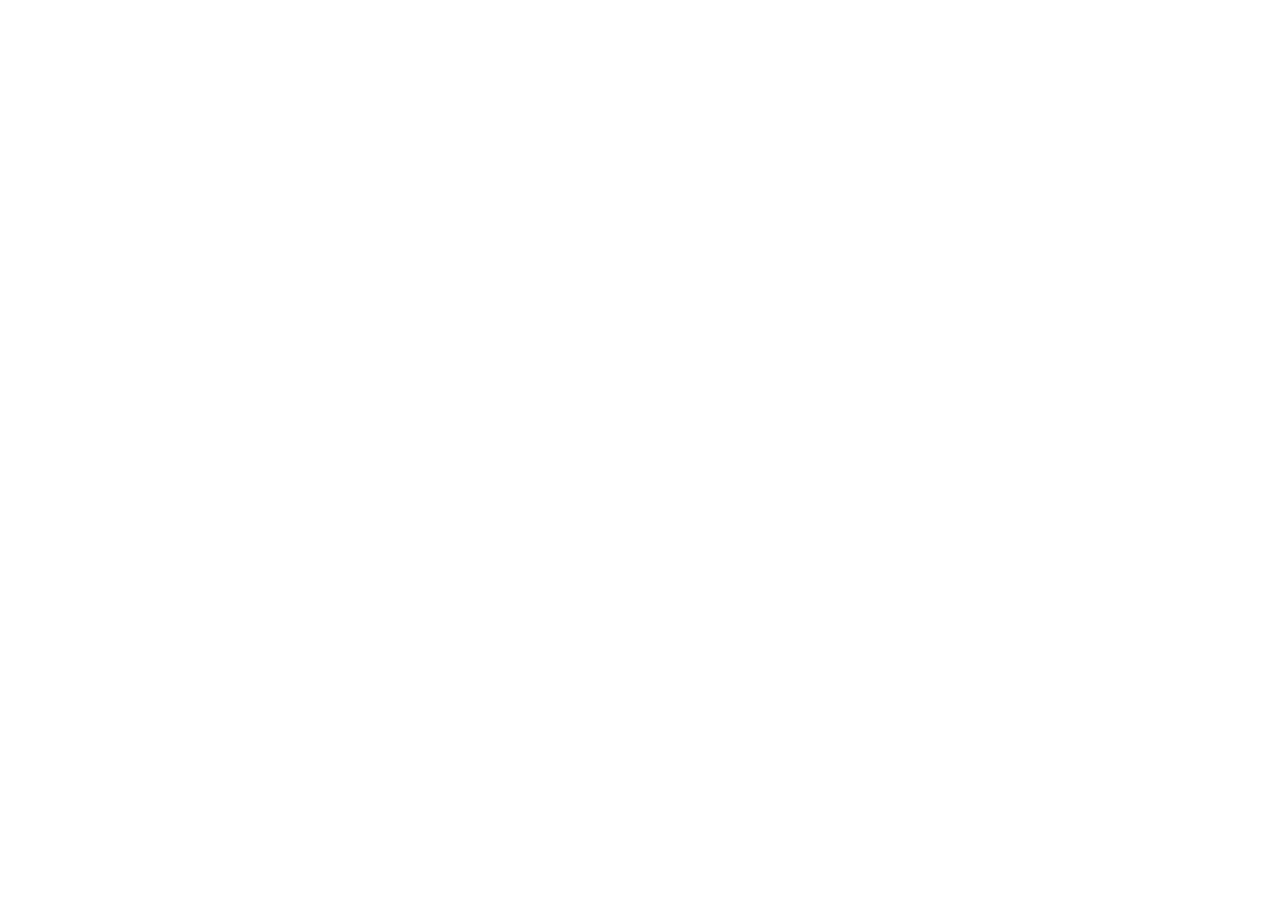
==== index.html @ 56453f3e "Add files via upload" ====
<!DOCTYPE html>
<html lang="en">
<head>
<meta charset="UTF-8">
<meta name="viewport" content="width=device-width, initial-scale=1.0">
<title>Meyaar — Quality For You | Premium Accessories, Bags & Tech</title>
<meta name="description" content="Meyaar creates thoughtfully designed accessories that combine quality, innovation, durability and style. Discover the range and shop on Amazon India.">
<link rel="icon" href="assets/logo.png">
<link rel="preconnect" href="https://fonts.googleapis.com">
<link rel="preconnect" href="https://fonts.gstatic.com" crossorigin>
<link href="https://fonts.googleapis.com/css2?family=Sora:wght@300;400;500;600;700;800&family=Inter:wght@300;400;500;600;700&display=swap" rel="stylesheet">
<link rel="stylesheet" href="assets/style.css">
</head>
<body data-page="home">
<div class="progress" id="progress"></div>
<div id="app"></div>
<script src="assets/site.js"></script>
</body>
</html>
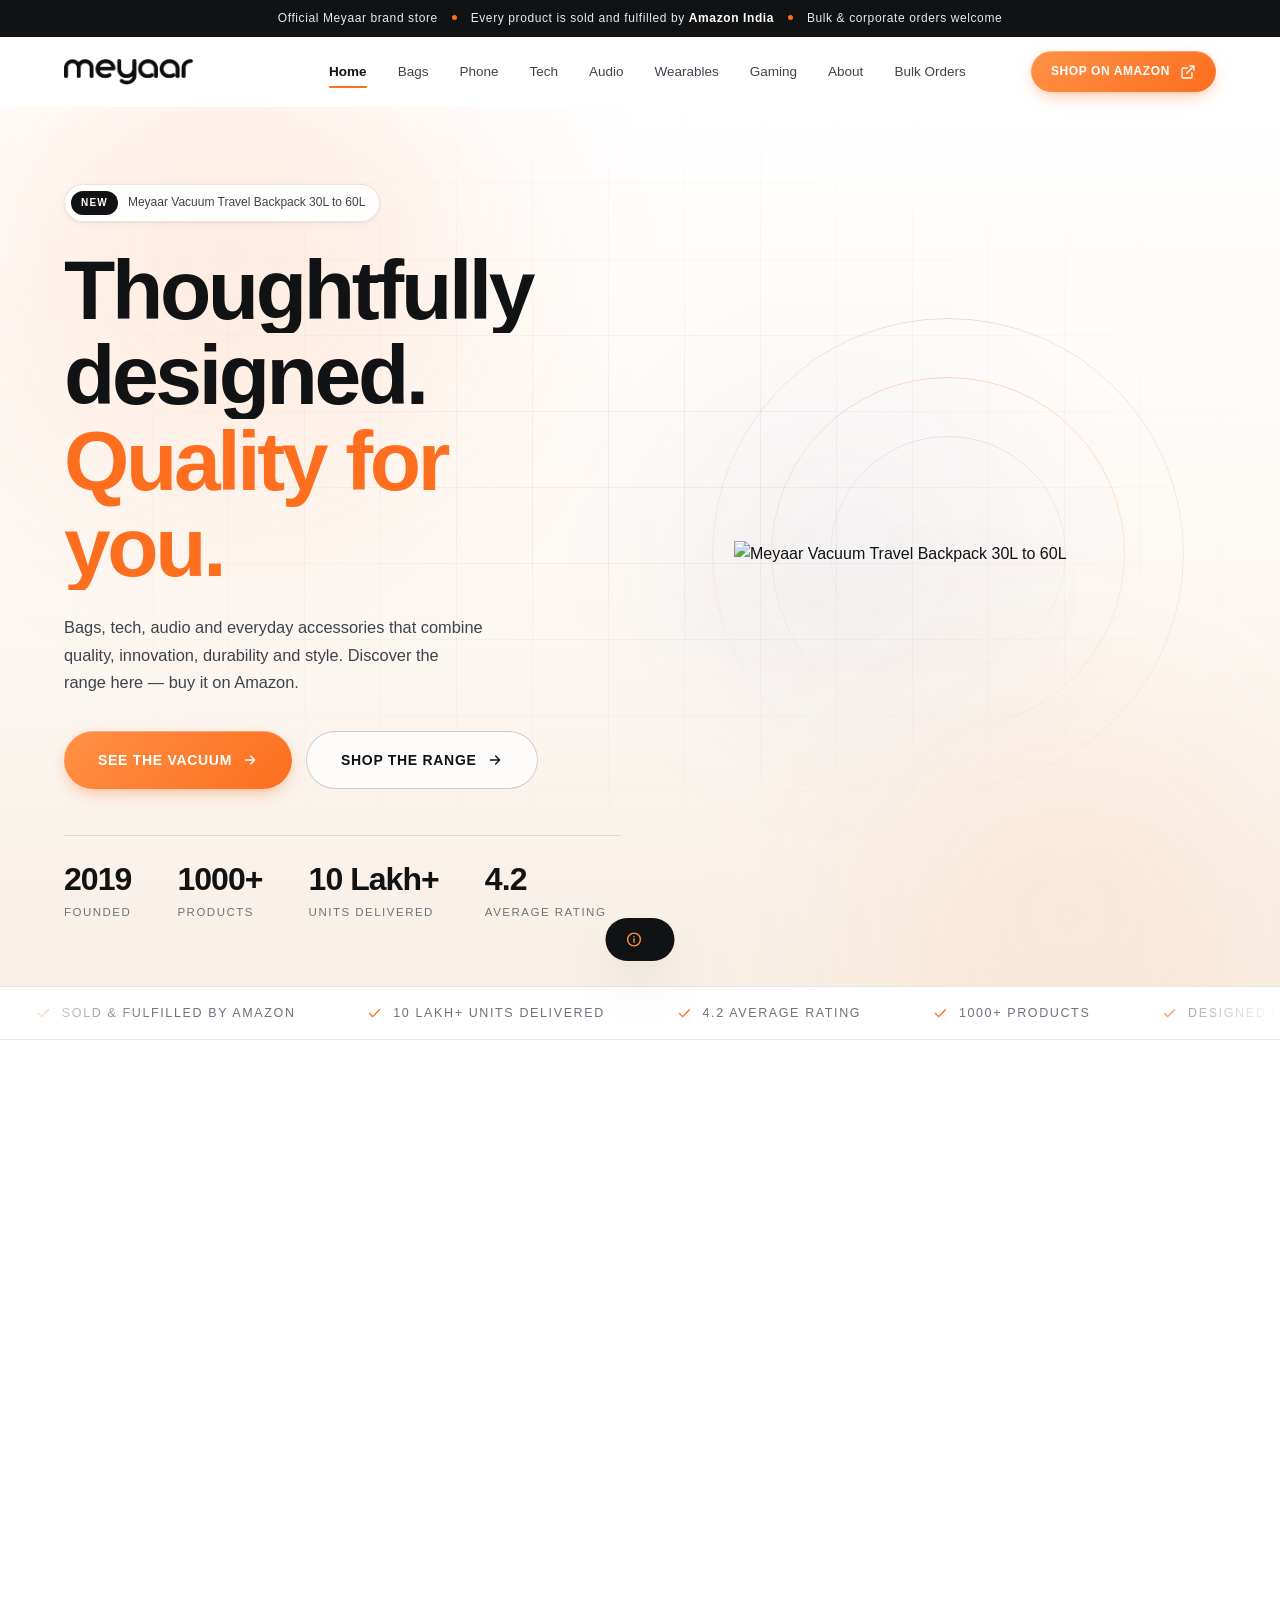
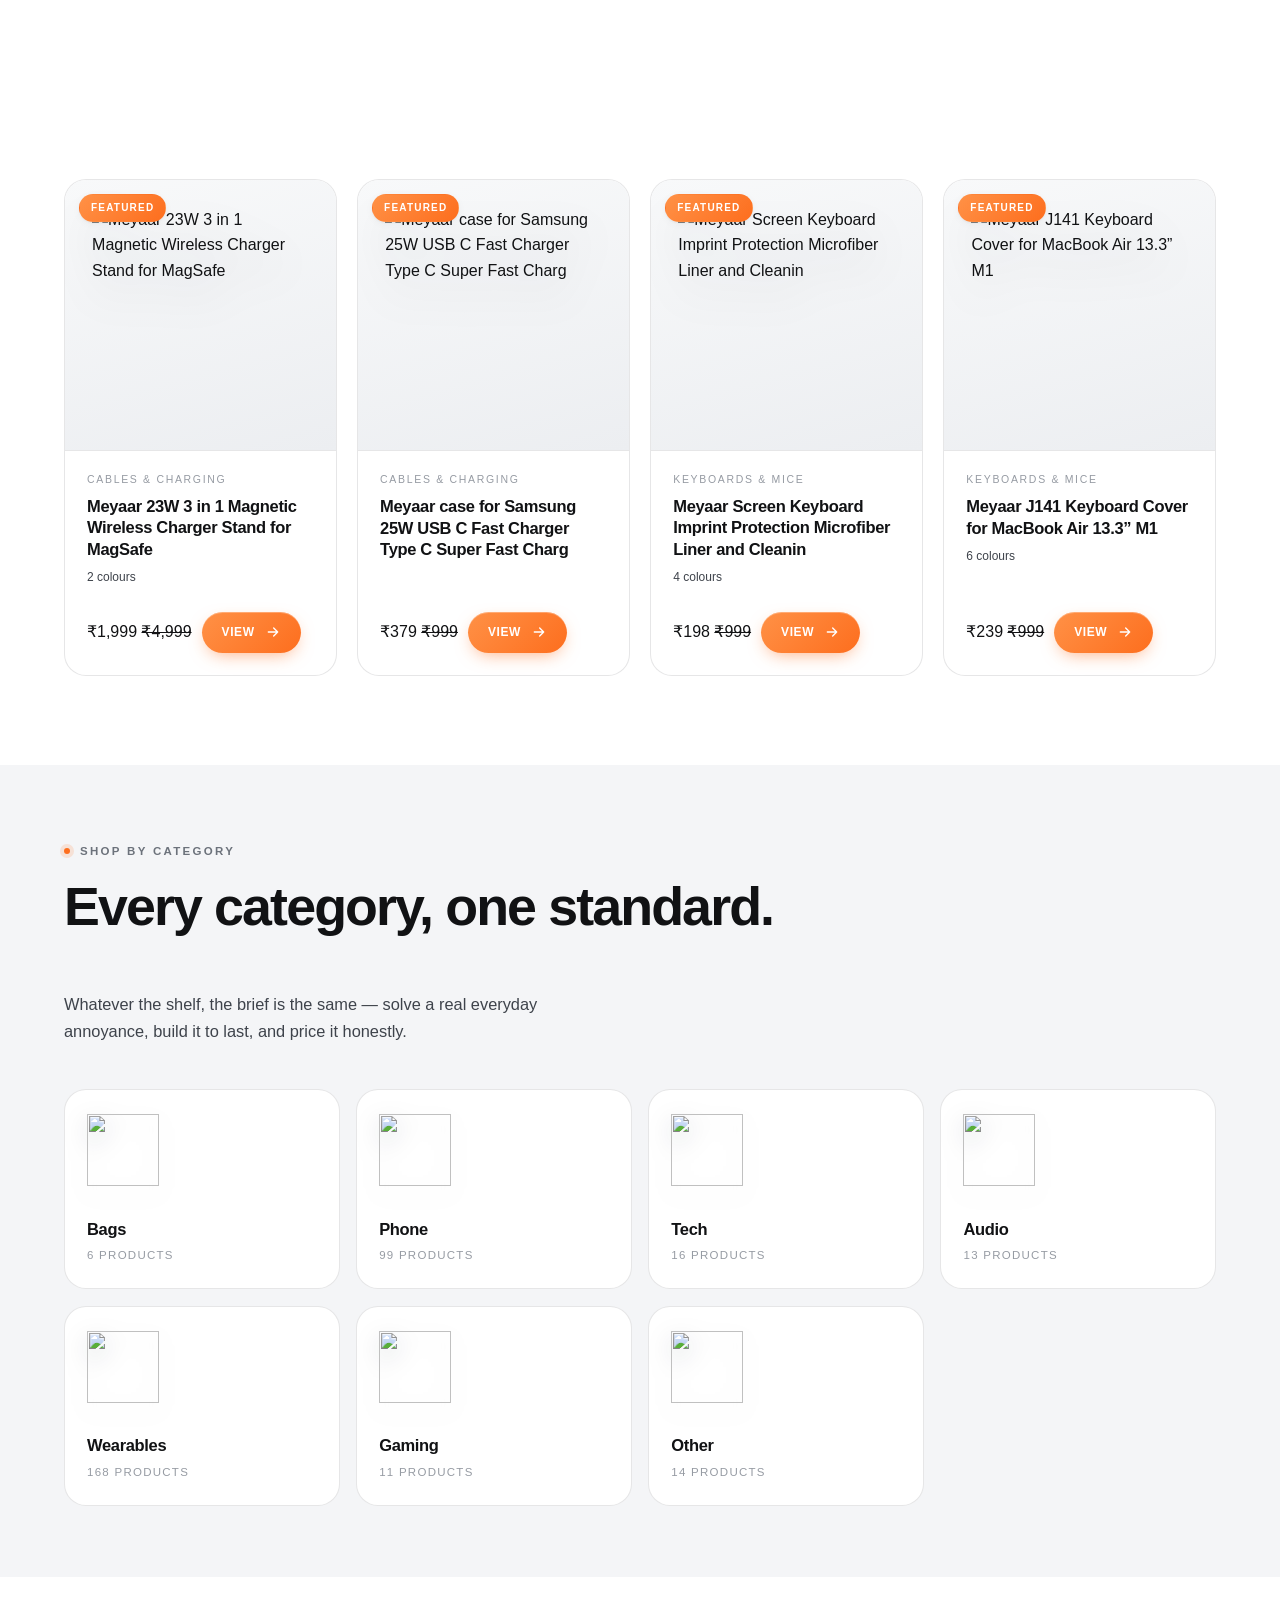
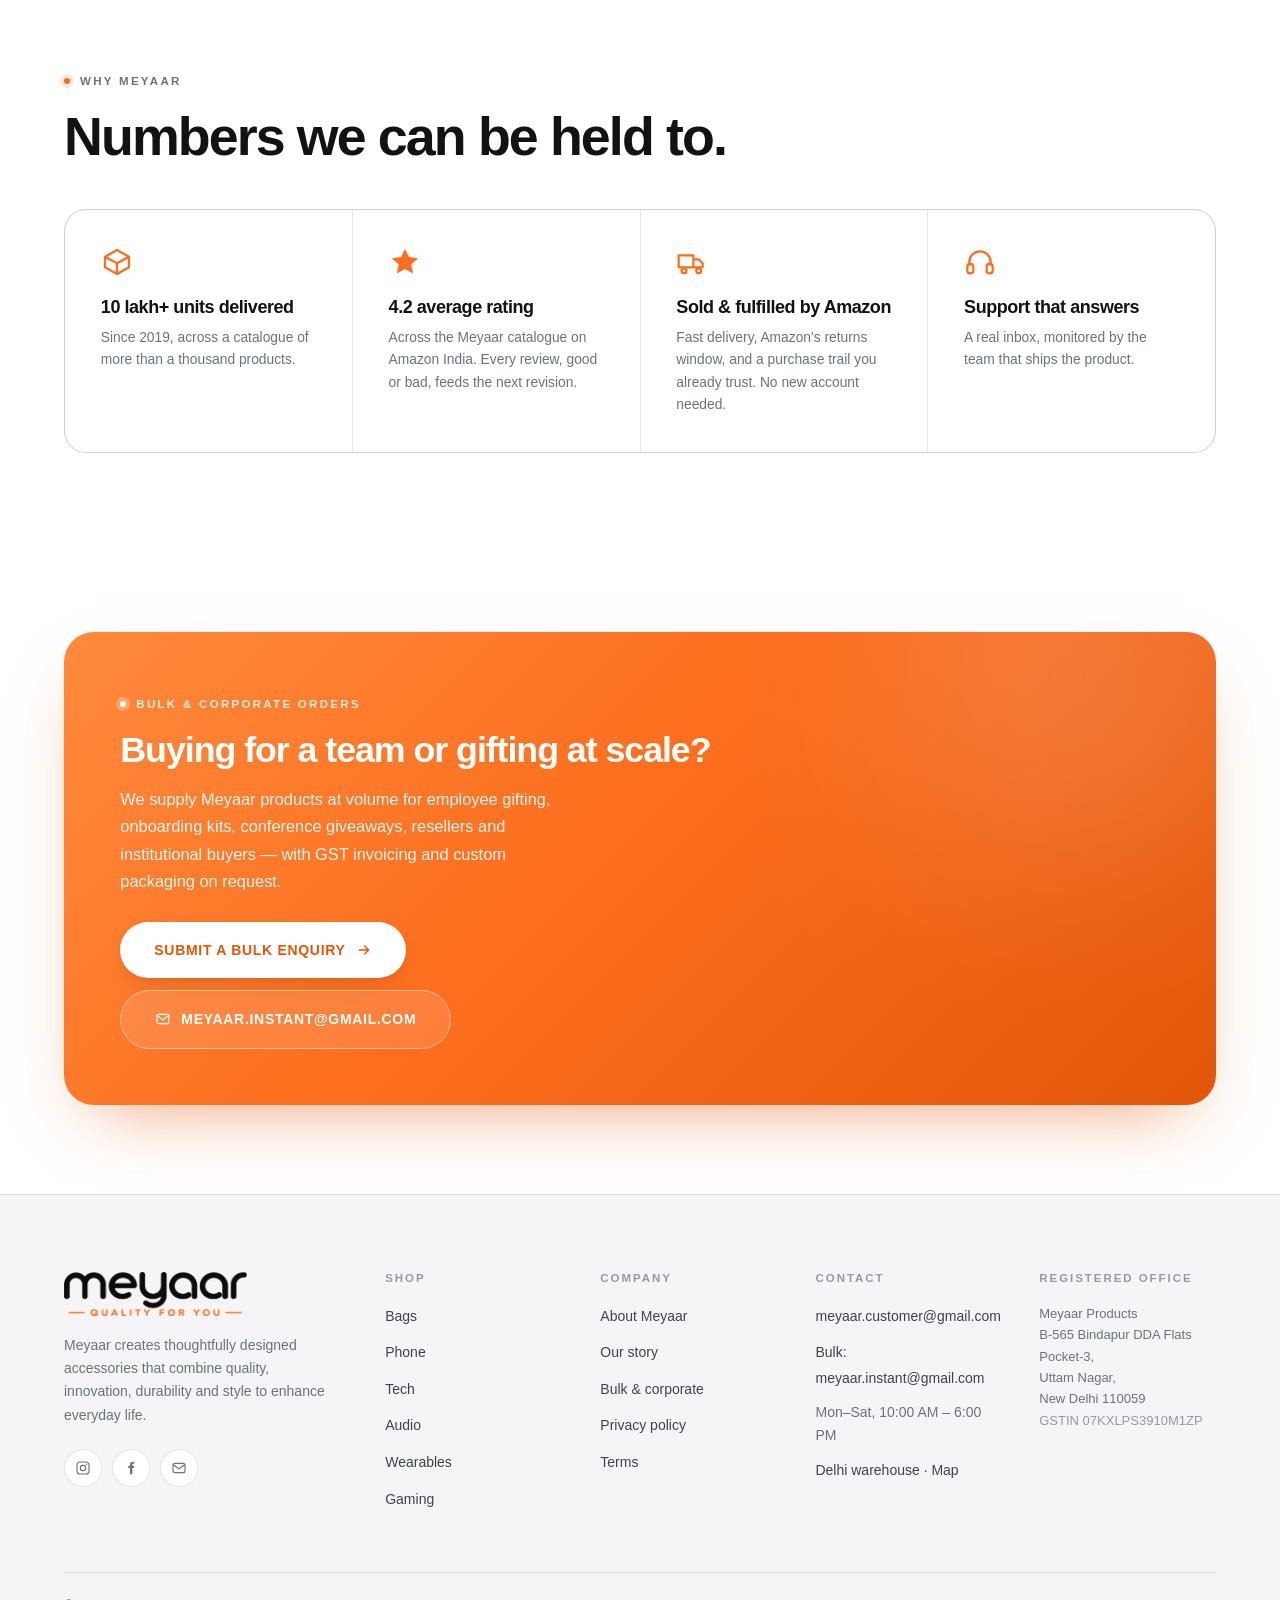
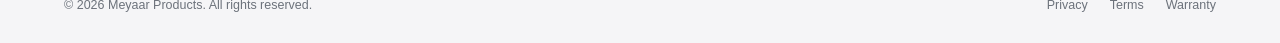
==== commit 02d3ffba: "Update index.html" ====
--- a/index.html
+++ b/index.html
@@ -5,15 +5,15 @@
 <meta name="viewport" content="width=device-width, initial-scale=1.0">
 <title>Meyaar — Quality For You | Premium Accessories, Bags & Tech</title>
 <meta name="description" content="Meyaar creates thoughtfully designed accessories that combine quality, innovation, durability and style. Discover the range and shop on Amazon India.">
-<link rel="icon" href="assets/logo.png">
+<link rel="icon" href="logo.png">
 <link rel="preconnect" href="https://fonts.googleapis.com">
 <link rel="preconnect" href="https://fonts.gstatic.com" crossorigin>
 <link href="https://fonts.googleapis.com/css2?family=Sora:wght@300;400;500;600;700;800&family=Inter:wght@300;400;500;600;700&display=swap" rel="stylesheet">
-<link rel="stylesheet" href="assets/style.css">
+<link rel="stylesheet" href="style.css">
 </head>
 <body data-page="home">
 <div class="progress" id="progress"></div>
 <div id="app"></div>
-<script src="assets/site.js"></script>
+<script src="site.js"></script>
 </body>
 </html>
--- a/style.css
+++ b/style.css
@@ -0,0 +1,562 @@
+
+/* ============================================================
+   MEYAAR — brand design system
+   Ink #111214 · Meyaar Orange #FD6E1E
+   ============================================================ */
+:root{
+  --bg:#FFFFFF; --bg-2:#F5F5F7; --bg-3:#FAFAFB;
+  --tint-grey:#F4F5F7; --tint-cream:#FFF6EF; --tint-sand:#FAF4EC;
+  --tint-cool:#EFF2F6; --tint-warm:#FDF1E8;
+
+  --line:rgba(17,18,20,.10); --line-2:rgba(17,18,20,.20);
+  --ink:#111214; --txt:#111214; --txt-2:#3E434B; --muted:#6C727B; --muted-2:#969BA3;
+
+  --accent:#FD6E1E; --accent-lt:#FF9146; --accent-dk:#E2560A;
+  --blue:#2A5CD0; --green:#1F9D6B;
+
+  --r-sm:10px; --r-md:16px; --r-lg:22px; --r-xl:30px; --r-pill:999px;
+  --sh-sm:0 1px 2px rgba(17,18,20,.05), 0 2px 8px rgba(17,18,20,.04);
+  --sh-md:0 2px 6px rgba(17,18,20,.05), 0 12px 28px -10px rgba(17,18,20,.15);
+  --sh-lg:0 4px 10px rgba(17,18,20,.05), 0 30px 60px -22px rgba(17,18,20,.24);
+
+  --nav-h:70px; --pad-x:clamp(20px,5vw,72px); --maxw:1400px;
+  --f-display:'Sora','SF Pro Display',-apple-system,BlinkMacSystemFont,'Segoe UI',sans-serif;
+  --f-body:'Inter',-apple-system,BlinkMacSystemFont,'Segoe UI',Roboto,sans-serif;
+  --ease:cubic-bezier(.22,.7,.28,1); --ease-out:cubic-bezier(.16,1,.3,1);
+}
+*,*::before,*::after{ box-sizing:border-box; }
+html{ scroll-behavior:smooth; -webkit-text-size-adjust:100%; background:var(--bg); }
+body{ margin:0; background:var(--bg); color:var(--txt); font-family:var(--f-body); font-size:16px; line-height:1.6;
+  -webkit-font-smoothing:antialiased; -moz-osx-font-smoothing:grayscale; overflow-x:hidden; }
+body.nav-open{ overflow:hidden; }
+img,svg{ display:block; max-width:100%; }
+a{ color:inherit; text-decoration:none; }
+button{ font:inherit; color:inherit; background:none; border:0; cursor:pointer; }
+ul{ margin:0; padding:0; list-style:none; }
+h1,h2,h3,h4,h5{ font-family:var(--f-display); font-weight:600; margin:0; line-height:1.08; letter-spacing:-.025em; color:var(--ink); }
+p{ margin:0; }
+strong{ font-weight:600; }
+table{ border-collapse:collapse; width:100%; }
+::selection{ background:var(--accent); color:#fff; }
+::-webkit-scrollbar{ width:11px; height:11px; }
+::-webkit-scrollbar-track{ background:#fff; }
+::-webkit-scrollbar-thumb{ background:#D6D9DE; border-radius:20px; border:3px solid #fff; }
+::-webkit-scrollbar-thumb:hover{ background:#BCC0C7; }
+
+.wrap{ width:100%; max-width:var(--maxw); margin-inline:auto; padding-inline:var(--pad-x); }
+.wrap--narrow{ max-width:1140px; }
+.section{ position:relative; padding:clamp(60px,7vw,110px) 0; }
+.section--tight{ padding:clamp(48px,5.5vw,84px) 0; }
+.band-grey{ background:var(--tint-grey); }
+.band-cream{ background:var(--tint-cream); }
+.band-sand{ background:var(--tint-sand); }
+.band-cool{ background:var(--tint-cool); }
+.band-warm{ background:var(--tint-warm); }
+
+.eyebrow{ display:inline-flex; align-items:center; gap:10px; font-size:11.5px; font-weight:600;
+  letter-spacing:.2em; text-transform:uppercase; color:var(--muted); margin-bottom:18px; }
+.eyebrow::before{ content:''; width:6px; height:6px; border-radius:50%; background:var(--accent); box-shadow:0 0 0 4px rgba(253,110,30,.15); }
+.eyebrow--ink::before{ background:var(--ink); box-shadow:0 0 0 4px rgba(17,18,20,.1); }
+
+.h-xl{ font-size:clamp(38px,6.6vw,84px); font-weight:700; letter-spacing:-.04em; line-height:1.02; }
+.h-lg{ font-size:clamp(30px,4.2vw,56px); font-weight:600; letter-spacing:-.035em; line-height:1.06; }
+.h-md{ font-size:clamp(24px,2.8vw,36px); font-weight:600; letter-spacing:-.03em; }
+.h-sm{ font-size:clamp(18px,1.9vw,23px); font-weight:600; letter-spacing:-.02em; }
+.lede{ font-size:clamp(15.5px,1.28vw,18.5px); color:var(--txt-2); line-height:1.68; }
+.muted{ color:var(--muted); }
+.accent{ color:var(--accent); }
+.sec-head{ display:flex; align-items:flex-end; justify-content:space-between; gap:40px; margin-bottom:clamp(28px,3.4vw,50px); flex-wrap:wrap; }
+.sec-head p{ max-width:52ch; margin-top:16px; }
+
+/* Buttons */
+.btn{ position:relative; display:inline-flex; align-items:center; justify-content:center; gap:10px;
+  padding:14px 26px; border-radius:var(--r-pill); font-size:13.5px; font-weight:600; letter-spacing:.05em;
+  text-transform:uppercase; white-space:nowrap;
+  transition:transform .4s var(--ease), box-shadow .4s var(--ease), background-color .3s, color .3s, border-color .3s; }
+.btn svg{ width:16px; height:16px; flex:none; transition:transform .4s var(--ease); }
+.btn:hover{ transform:translateY(-2px); }
+.btn:active{ transform:translateY(0); }
+.btn--amazon{ background:linear-gradient(135deg,var(--accent-lt),var(--accent)); color:#fff;
+  box-shadow:0 6px 18px -6px rgba(253,110,30,.6), inset 0 1px 0 rgba(255,255,255,.28); }
+.btn--amazon:hover{ box-shadow:0 14px 32px -10px rgba(253,110,30,.66); }
+.btn--amazon:hover svg{ transform:translateX(3px); }
+.btn--dark{ background:var(--ink); color:#fff; box-shadow:var(--sh-sm); }
+.btn--dark:hover{ background:#000; box-shadow:var(--sh-md); }
+.btn--ghost{ border:1px solid var(--line-2); color:var(--ink); background:rgba(255,255,255,.7); }
+.btn--ghost:hover{ background:#fff; border-color:var(--ink); box-shadow:var(--sh-sm); }
+.btn--onaccent{ border:1px solid rgba(255,255,255,.45); color:#fff; background:rgba(255,255,255,.12); }
+.btn--onaccent:hover{ background:rgba(255,255,255,.22); border-color:#fff; }
+.btn--lg{ padding:17px 34px; font-size:14px; }
+.btn--xl{ padding:20px 40px; font-size:15px; }
+.btn--sm{ padding:11px 20px; font-size:12px; }
+.btn--full{ width:100%; }
+
+.link-arrow{ display:inline-flex; align-items:center; gap:9px; font-size:13px; font-weight:600;
+  letter-spacing:.08em; text-transform:uppercase; color:var(--ink); padding-bottom:5px;
+  border-bottom:1.5px solid var(--line-2); transition:gap .35s var(--ease), border-color .35s, color .35s; }
+.link-arrow svg{ width:14px; height:14px; }
+.link-arrow:hover{ gap:14px; border-color:var(--accent); color:var(--accent); }
+
+.glow{ position:absolute; border-radius:50%; pointer-events:none; z-index:0; filter:blur(80px); opacity:.6; }
+.grid-overlay{ position:absolute; inset:0; z-index:0; pointer-events:none;
+  background-image:linear-gradient(rgba(17,18,20,.05) 1px,transparent 1px),linear-gradient(90deg,rgba(17,18,20,.05) 1px,transparent 1px);
+  background-size:76px 76px;
+  mask-image:radial-gradient(ellipse 70% 60% at 50% 42%,#000 12%,transparent 76%);
+  -webkit-mask-image:radial-gradient(ellipse 70% 60% at 50% 42%,#000 12%,transparent 76%); }
+
+/* Reveal */
+.rv{ opacity:0; transform:translateY(26px); transition:opacity .9s var(--ease-out), transform .9s var(--ease-out); }
+.rv.in{ opacity:1; transform:none; }
+.rv-l{ opacity:0; transform:translateX(-32px); transition:opacity 1s var(--ease-out), transform 1s var(--ease-out); }
+.rv-l.in{ opacity:1; transform:none; }
+.rv-r{ opacity:0; transform:translateX(32px); transition:opacity 1s var(--ease-out), transform 1s var(--ease-out); }
+.rv-r.in{ opacity:1; transform:none; }
+.rv-s{ opacity:0; transform:scale(.96); transition:opacity 1.1s var(--ease-out), transform 1.1s var(--ease-out); }
+.rv-s.in{ opacity:1; transform:none; }
+@media (max-width:920px){ .rv-l,.rv-r{ transform:translateY(24px); } }
+@media (prefers-reduced-motion:reduce){ *{ animation:none !important; transition-duration:.01ms !important; }
+  .rv,.rv-l,.rv-r,.rv-s{ opacity:1 !important; transform:none !important; } html{ scroll-behavior:auto; } }
+
+/* Announcement + nav */
+.announce{ position:relative; z-index:60; background:var(--ink); color:#E9EAEC; font-size:12px;
+  letter-spacing:.05em; text-align:center; padding:9px 20px; }
+.announce b{ color:#fff; font-weight:600; }
+.announce .dot{ display:inline-block; width:5px; height:5px; border-radius:50%; background:var(--accent); margin:0 10px 2px; }
+
+.nav{ position:sticky; top:0; z-index:100; height:var(--nav-h); display:flex; align-items:center;
+  background:rgba(255,255,255,.78); backdrop-filter:blur(20px) saturate(180%); -webkit-backdrop-filter:blur(20px) saturate(180%);
+  border-bottom:1px solid transparent; transition:border-color .45s, height .45s var(--ease), box-shadow .45s, background-color .45s; }
+.nav.stuck{ height:60px; border-bottom-color:var(--line); background:rgba(255,255,255,.93); box-shadow:0 6px 24px -18px rgba(17,18,20,.5); }
+.nav__inner{ width:100%; max-width:var(--maxw); margin-inline:auto; padding-inline:var(--pad-x); display:flex; align-items:center; gap:clamp(16px,2.6vw,42px); }
+.brand{ display:flex; align-items:center; flex:none; }
+.brand__logo{ height:26px; width:auto; transition:height .45s var(--ease); }
+.nav.stuck .brand__logo{ height:23px; }
+.nav__links{ display:flex; align-items:center; gap:clamp(2px,.9vw,7px); margin-left:auto; }
+.nav__link{ position:relative; padding:9px 12px; border-radius:var(--r-sm); font-size:13.5px; font-weight:500; color:var(--txt-2); transition:color .3s; }
+.nav__link::after{ content:''; position:absolute; left:12px; right:12px; bottom:3px; height:2px; background:var(--accent);
+  border-radius:2px; transform:scaleX(0); transform-origin:left; transition:transform .45s var(--ease); }
+.nav__link:hover{ color:var(--ink); }
+.nav__link:hover::after{ transform:scaleX(1); }
+.nav__link.active{ color:var(--ink); font-weight:600; }
+.nav__link.active::after{ transform:scaleX(1); }
+.nav__actions{ display:flex; align-items:center; gap:10px; flex:none; margin-left:clamp(8px,1.6vw,20px); }
+.icon-btn{ width:38px; height:38px; display:grid; place-items:center; border-radius:50%; border:1px solid var(--line); color:var(--txt-2); transition:.3s; }
+.icon-btn svg{ width:17px; height:17px; }
+.icon-btn:hover{ background:var(--bg-2); color:var(--ink); border-color:var(--line-2); }
+.burger{ display:none; position:relative; width:42px; height:42px; border-radius:var(--r-sm); }
+.burger span{ position:absolute; left:50%; top:50%; width:20px; height:1.8px; margin-left:-10px; margin-top:-.9px;
+  background:var(--ink); border-radius:2px; transition:transform .42s var(--ease), opacity .25s; }
+.burger span:nth-child(1){ transform:translateY(-6px); }
+.burger span:nth-child(3){ transform:translateY(6px); }
+body.nav-open .burger span:nth-child(1){ transform:translateY(0) rotate(45deg); }
+body.nav-open .burger span:nth-child(2){ opacity:0; transform:scaleX(.4); }
+body.nav-open .burger span:nth-child(3){ transform:translateY(0) rotate(-45deg); }
+.drawer{ position:fixed; inset:0; z-index:99; background:rgba(255,255,255,.98); backdrop-filter:blur(24px);
+  padding:calc(var(--nav-h) + 30px) var(--pad-x) 34px; display:flex; flex-direction:column;
+  opacity:0; visibility:hidden; transform:translateY(-12px);
+  transition:opacity .45s var(--ease), transform .45s var(--ease), visibility .45s; overflow-y:auto; }
+body.nav-open .drawer{ opacity:1; visibility:visible; transform:none; }
+.drawer a.d-link{ display:flex; align-items:center; justify-content:space-between; font-family:var(--f-display);
+  font-size:clamp(24px,6.2vw,34px); font-weight:600; letter-spacing:-.03em; padding:14px 0;
+  border-bottom:1px solid var(--line); color:var(--ink); opacity:0; transform:translateY(16px); }
+body.nav-open .drawer a.d-link{ animation:dIn .6s var(--ease-out) forwards; }
+.drawer a.d-link span{ font-family:var(--f-body); font-size:11px; letter-spacing:.18em; color:var(--muted-2); text-transform:uppercase; }
+@keyframes dIn{ to{ opacity:1; transform:none; } }
+.drawer__cta{ margin-top:auto; padding-top:26px; display:flex; flex-direction:column; gap:12px; }
+@media (max-width:1140px){ .nav__links{ display:none; } .burger{ display:block; margin-left:auto; } .nav__actions{ display:none; } }
+
+/* Product cards */
+.card{ position:relative; display:flex; flex-direction:column; background:#fff; border:1px solid var(--line);
+  border-radius:var(--r-lg); overflow:hidden; transition:transform .55s var(--ease), border-color .55s, box-shadow .55s; }
+.card:hover{ transform:translateY(-7px); border-color:rgba(17,18,20,.16); box-shadow:var(--sh-lg); }
+.card__media{ position:relative; aspect-ratio:1/1; display:grid; place-items:center; padding:10%; overflow:hidden;
+  background:linear-gradient(165deg,#F8F9FA 0%,#ECEEF1 100%); }
+.card__media .prod{ width:100%; height:100%; transition:transform .8s var(--ease-out); filter:drop-shadow(0 20px 26px rgba(17,22,34,.18)); }
+.card:hover .card__media .prod{ transform:scale(1.07) translateY(-5px); }
+.card__badge{ position:absolute; top:14px; left:14px; z-index:2; padding:5px 11px; border-radius:var(--r-pill);
+  font-size:10px; font-weight:700; letter-spacing:.12em; text-transform:uppercase; background:#fff;
+  border:1px solid var(--line); color:var(--ink); box-shadow:var(--sh-sm); }
+.card__badge--new{ background:var(--ink); border-color:transparent; color:#fff; }
+.card__badge--best{ background:linear-gradient(135deg,var(--accent-lt),var(--accent)); border-color:transparent; color:#fff; }
+.card__body{ padding:20px 22px 22px; display:flex; flex-direction:column; flex:1; gap:8px; border-top:1px solid var(--line); }
+.card__cat{ font-size:10.5px; letter-spacing:.16em; text-transform:uppercase; color:var(--muted-2); }
+.card__name{ font-family:var(--f-display); font-size:16.5px; font-weight:600; letter-spacing:-.02em; line-height:1.3; }
+.card__desc{ font-size:13.2px; color:var(--muted); line-height:1.55; }
+.card__meta{ display:flex; align-items:center; gap:8px; font-size:12px; color:var(--txt-2); }
+.card__stars{ display:flex; gap:2px; color:var(--accent); }
+.card__stars svg{ width:12px; height:12px; }
+.card__foot{ margin-top:auto; padding-top:16px; display:flex; align-items:center; gap:10px; }
+.card__swatches{ display:flex; gap:6px; }
+.card__swatches i{ width:14px; height:14px; border-radius:50%; border:1px solid var(--line-2); display:block; }
+.grid-4{ display:grid; grid-template-columns:repeat(4,1fr); gap:clamp(14px,1.6vw,24px); }
+.grid-3{ display:grid; grid-template-columns:repeat(3,1fr); gap:clamp(14px,1.6vw,24px); }
+.grid-2{ display:grid; grid-template-columns:repeat(2,1fr); gap:clamp(14px,1.6vw,24px); }
+@media (max-width:1024px){ .grid-4{ grid-template-columns:repeat(2,1fr); } .grid-3{ grid-template-columns:repeat(2,1fr); } }
+@media (max-width:620px){ .grid-4,.grid-3,.grid-2{ grid-template-columns:1fr; } }
+
+/* Feature cards */
+.feature-grid{ display:grid; grid-template-columns:1.32fr 1fr; gap:clamp(14px,1.6vw,24px); }
+.feature-grid__col{ display:grid; gap:clamp(14px,1.6vw,24px); }
+@media (max-width:960px){ .feature-grid{ grid-template-columns:1fr; } }
+.fcard{ position:relative; overflow:hidden; border-radius:var(--r-xl); border:1px solid var(--line);
+  display:flex; flex-direction:column; justify-content:flex-end; min-height:340px; padding:clamp(24px,3vw,42px);
+  transition:transform .6s var(--ease), border-color .6s, box-shadow .6s; }
+.fcard:hover{ transform:translateY(-6px); box-shadow:var(--sh-lg); border-color:rgba(17,18,20,.16); }
+.fcard--tall{ min-height:100%; }
+.fcard__bg{ position:absolute; inset:0; z-index:0; }
+.fcard__art{ position:absolute; z-index:2; right:-1%; top:4%; width:46%;
+  filter:drop-shadow(0 30px 38px rgba(17,22,34,.2)); transition:transform .9s var(--ease-out); }
+.fcard:hover .fcard__art{ transform:translateY(-5px) scale(1.06); }
+.fcard--tall .fcard__art{ right:auto; left:50%; top:34%; width:64%; transform:translate(-50%,-50%); }
+.fcard--tall:hover .fcard__art{ transform:translate(-50%,-53%) scale(1.06); }
+.fcard--center .fcard__art{ right:auto; left:50%; top:33%; width:66%; transform:translate(-50%,-50%); }
+.fcard--center:hover .fcard__art{ transform:translate(-50%,-53%) scale(1.06); }
+.fcard__scrim{ position:absolute; inset:0; z-index:1; pointer-events:none;
+  background:linear-gradient(100deg,rgba(255,255,255,.9) 6%,rgba(255,255,255,.5) 40%,rgba(255,255,255,0) 68%); }
+.fcard--tall .fcard__scrim,.fcard--center .fcard__scrim{
+  background:linear-gradient(to top,rgba(255,255,255,.94) 12%,rgba(255,255,255,.55) 44%,rgba(255,255,255,0) 74%); }
+.fcard__inner{ position:relative; z-index:3; max-width:min(430px,90%); }
+.fcard h3{ margin:8px 0 12px; }
+.fcard p{ color:var(--txt-2); font-size:14.5px; line-height:1.6; margin-bottom:22px; }
+.fcard__ctas{ display:flex; gap:10px; flex-wrap:wrap; }
+
+/* Category tiles */
+.cat-grid{ display:grid; grid-template-columns:repeat(4,1fr); gap:clamp(12px,1.3vw,18px); }
+@media (max-width:1024px){ .cat-grid{ grid-template-columns:repeat(3,1fr); } }
+@media (max-width:720px){ .cat-grid{ grid-template-columns:repeat(2,1fr); } }
+.cat{ position:relative; overflow:hidden; border-radius:var(--r-lg); border:1px solid var(--line); background:#fff;
+  padding:24px 22px; min-height:200px; display:flex; flex-direction:column; justify-content:space-between;
+  transition:transform .5s var(--ease), border-color .5s, box-shadow .5s; }
+.cat::before{ content:''; position:absolute; inset:0; opacity:0; transition:opacity .5s var(--ease);
+  background:radial-gradient(ellipse 100% 100% at 78% 112%,rgba(253,110,30,.16),transparent 64%); }
+.cat:hover{ transform:translateY(-5px); box-shadow:var(--sh-md); border-color:rgba(17,18,20,.16); }
+.cat:hover::before{ opacity:1; }
+.cat__icon{ position:relative; z-index:2; width:58px; height:58px; transition:transform .5s var(--ease); filter:drop-shadow(0 8px 12px rgba(17,22,34,.14)); }
+.cat:hover .cat__icon{ transform:translateY(-3px) scale(1.07); }
+.cat__name{ position:relative; z-index:2; font-family:var(--f-display); font-size:16.5px; font-weight:600; letter-spacing:-.02em; }
+.cat__count{ position:relative; z-index:2; font-size:11.5px; letter-spacing:.11em; text-transform:uppercase; color:var(--muted-2); margin-top:4px; }
+.cat__arrow{ position:absolute; z-index:2; top:22px; right:22px; width:28px; height:28px; display:grid; place-items:center;
+  border-radius:50%; border:1px solid var(--line); color:var(--muted); opacity:0; transform:translate(-4px,4px); transition:.5s var(--ease); }
+.cat:hover .cat__arrow{ opacity:1; transform:none; color:var(--ink); border-color:var(--line-2); }
+.cat__arrow svg{ width:13px; height:13px; }
+
+/* Rail */
+.rail__track{ display:grid; grid-auto-flow:column; grid-auto-columns:minmax(270px,1fr); gap:clamp(14px,1.6vw,22px);
+  overflow-x:auto; scroll-snap-type:x mandatory; padding-bottom:14px; scrollbar-width:none; }
+.rail__track::-webkit-scrollbar{ display:none; }
+.rail__track > *{ scroll-snap-align:start; }
+.rail__nav{ display:flex; gap:9px; }
+.rail__btn{ width:44px; height:44px; border-radius:50%; display:grid; place-items:center; border:1px solid var(--line-2);
+  color:var(--ink); background:#fff; transition:.3s; }
+.rail__btn svg{ width:16px; height:16px; }
+.rail__btn:hover{ background:var(--ink); color:#fff; border-color:var(--ink); box-shadow:var(--sh-md); }
+.rail__btn:disabled{ opacity:.3; cursor:default; }
+.rail__btn:disabled:hover{ background:#fff; color:var(--ink); border-color:var(--line-2); box-shadow:none; }
+
+/* Split sections */
+.split{ position:relative; display:grid; grid-template-columns:1fr 1fr; gap:clamp(28px,4.6vw,76px); align-items:center; }
+.split--rev .split__copy{ order:2; }
+@media (max-width:900px){ .split{ grid-template-columns:1fr; gap:34px; } .split--rev .split__copy{ order:0; } }
+.split__art{ position:relative; aspect-ratio:4/3.4; border-radius:var(--r-xl); overflow:hidden; border:1px solid var(--line);
+  display:grid; place-items:center; padding:8%; background:linear-gradient(160deg,#FFFFFF,#ECEEF2); }
+.split__art .prod{ width:74%; z-index:2; filter:drop-shadow(0 38px 46px rgba(17,22,34,.24)); transition:transform 1s var(--ease-out); }
+.split__art:hover .prod{ transform:scale(1.05) translateY(-8px); }
+.split ul.feat{ display:grid; gap:12px; margin:22px 0 28px; }
+.split ul.feat li{ display:flex; gap:12px; align-items:flex-start; font-size:14.5px; color:var(--txt-2); }
+.split ul.feat li svg{ width:17px; height:17px; flex:none; margin-top:3px; color:var(--accent); }
+.split__ctas{ display:flex; gap:12px; flex-wrap:wrap; }
+.chiprow{ display:flex; gap:9px; flex-wrap:wrap; margin-bottom:24px; }
+.chip{ padding:7px 14px; border-radius:var(--r-pill); border:1px solid var(--line); font-size:12px;
+  color:var(--txt-2); background:rgba(255,255,255,.8); transition:.3s var(--ease); }
+.chip:hover{ border-color:var(--ink); color:var(--ink); background:#fff; }
+
+/* Story / why */
+.story-steps{ display:grid; grid-template-columns:repeat(3,1fr); gap:clamp(18px,2.2vw,32px); margin-top:clamp(32px,4vw,56px); }
+@media (max-width:860px){ .story-steps{ grid-template-columns:1fr; } }
+.story-step{ padding:30px 28px; border:1px solid var(--line); border-radius:var(--r-lg); background:#fff; transition:.5s var(--ease); }
+.story-step:hover{ box-shadow:var(--sh-md); transform:translateY(-5px); }
+.story-step__n{ font-family:var(--f-display); font-size:12px; font-weight:700; letter-spacing:.18em; color:var(--accent); margin-bottom:16px; display:block; }
+.story-step h4{ font-size:19px; font-weight:600; margin-bottom:10px; }
+.story-step p{ font-size:14px; color:var(--muted); line-height:1.62; }
+.why-grid{ display:grid; grid-template-columns:repeat(4,1fr); gap:1px; background:var(--line); border:1px solid var(--line); border-radius:var(--r-lg); overflow:hidden; }
+@media (max-width:1024px){ .why-grid{ grid-template-columns:repeat(2,1fr); } }
+@media (max-width:560px){ .why-grid{ grid-template-columns:1fr; } }
+.why{ background:#fff; padding:clamp(26px,2.8vw,38px); transition:background-color .5s; }
+.why:hover{ background:var(--bg-3); }
+.why__icon{ width:32px; height:32px; color:var(--accent); margin-bottom:20px; }
+.why h4{ font-size:18px; font-weight:600; margin-bottom:10px; }
+.why p{ font-size:13.8px; color:var(--muted); line-height:1.62; }
+.stat b{ display:block; font-family:var(--f-display); font-size:clamp(23px,2.5vw,33px); font-weight:700; letter-spacing:-.03em; line-height:1.1; }
+.stat span{ font-size:11.5px; letter-spacing:.13em; text-transform:uppercase; color:var(--muted); }
+.bs-quote{ font-family:var(--f-display); font-size:clamp(22px,2.9vw,38px); font-weight:300; letter-spacing:-.03em; line-height:1.3; }
+.bs-quote b{ font-weight:600; }
+.bs-meta{ display:flex; gap:clamp(22px,3.6vw,54px); flex-wrap:wrap; margin-top:34px; padding-top:26px; border-top:1px solid var(--line); }
+
+/* Bulk */
+.bulk{ position:relative; overflow:hidden; border-radius:var(--r-xl);
+  background:linear-gradient(135deg,#FF8A3D 0%,#FD6E1E 46%,#E2560A 100%); color:#fff;
+  padding:clamp(32px,4.4vw,62px); display:grid; grid-template-columns:1.25fr .75fr; gap:clamp(26px,3.6vw,52px);
+  align-items:center; box-shadow:0 30px 70px -32px rgba(226,86,10,.6); }
+@media (max-width:860px){ .bulk{ grid-template-columns:1fr; } }
+.bulk h2,.bulk h4{ color:#fff; }
+.bulk .lede{ color:rgba(255,255,255,.93); }
+.bulk .eyebrow{ color:rgba(255,255,255,.85); }
+.bulk .eyebrow::before{ background:#fff; box-shadow:0 0 0 4px rgba(255,255,255,.25); }
+.bulk .glow{ width:620px; height:620px; top:-56%; right:-14%; background:radial-gradient(circle,rgba(255,255,255,.32),transparent 66%); }
+.bulk__inner{ position:relative; z-index:2; }
+.bulk__list{ display:grid; grid-template-columns:repeat(2,1fr); gap:12px 22px; margin:22px 0 30px; }
+@media (max-width:560px){ .bulk__list{ grid-template-columns:1fr; } }
+.bulk__list li{ display:flex; gap:10px; align-items:center; font-size:14px; color:rgba(255,255,255,.95); }
+.bulk__list li svg{ width:16px; height:16px; color:#fff; flex:none; }
+.bulk__card{ position:relative; z-index:2; background:rgba(255,255,255,.16); border:1px solid rgba(255,255,255,.32);
+  border-radius:var(--r-lg); padding:26px; backdrop-filter:blur(14px); }
+.bulk__card h4{ font-size:16px; font-weight:600; margin-bottom:14px; }
+.bulk__row{ display:flex; justify-content:space-between; gap:16px; padding:10px 0; border-bottom:1px dashed rgba(255,255,255,.26); font-size:13.5px; }
+.bulk__row:last-of-type{ border-bottom:0; }
+.bulk__row span{ color:rgba(255,255,255,.82); }
+.bulk__row b{ font-weight:600; color:#fff; }
+.btn--white{ background:#fff; color:var(--accent-dk); box-shadow:var(--sh-md); }
+.btn--white:hover{ background:#fff; box-shadow:0 16px 34px -12px rgba(0,0,0,.35); }
+
+/* Footer */
+.footer{ background:var(--bg-2); border-top:1px solid var(--line); padding-top:clamp(50px,6vw,84px); }
+.foot-grid{ display:grid; grid-template-columns:1.6fr repeat(4,1fr); gap:clamp(24px,3vw,44px); padding-bottom:50px; }
+@media (max-width:980px){ .foot-grid{ grid-template-columns:repeat(2,1fr); } }
+@media (max-width:560px){ .foot-grid{ grid-template-columns:1fr; gap:30px; } }
+.foot-brand img{ height:44px; width:auto; }
+.foot-brand p{ font-size:14px; color:var(--muted); max-width:34ch; margin:18px 0 22px; line-height:1.65; }
+.foot h5{ font-size:11.5px; font-weight:600; letter-spacing:.17em; text-transform:uppercase; color:var(--muted-2); margin-bottom:18px; font-family:var(--f-body); }
+.foot li{ margin-bottom:11px; }
+.foot a{ font-size:14px; color:var(--txt-2); transition:color .3s; }
+.foot a:hover{ color:var(--accent); }
+.socials{ display:flex; gap:10px; }
+.socials a{ width:38px; height:38px; border-radius:50%; border:1px solid var(--line); display:grid; place-items:center;
+  color:var(--muted); background:#fff; transition:.3s; }
+.socials a:hover{ color:var(--accent); border-color:var(--line-2); box-shadow:var(--sh-sm); }
+.socials svg{ width:16px; height:16px; }
+.foot-bar{ border-top:1px solid var(--line); padding:22px 0 28px; display:flex; justify-content:space-between;
+  align-items:center; gap:18px; flex-wrap:wrap; font-size:12.5px; color:var(--muted); }
+.foot-bar__links{ display:flex; gap:22px; flex-wrap:wrap; }
+
+/* Toast + notes */
+.toast{ position:fixed; left:50%; bottom:30px; z-index:9999; transform:translate(-50%,calc(100% + 48px));
+  display:flex; align-items:center; gap:12px; padding:13px 20px; border-radius:var(--r-pill);
+  background:var(--ink); color:#fff; box-shadow:0 22px 50px -18px rgba(17,18,20,.55); font-size:13.5px;
+  max-width:calc(100vw - 40px); transition:transform .55s var(--ease-out); }
+.toast.show{ transform:translate(-50%,0); }
+.toast svg{ width:17px; height:17px; color:var(--accent-lt); flex:none; }
+.proto-note{ position:fixed; right:14px; bottom:14px; z-index:9997; font-size:10.5px; letter-spacing:.13em;
+  text-transform:uppercase; color:var(--muted); background:rgba(255,255,255,.92); border:1px solid var(--line);
+  border-radius:var(--r-pill); padding:7px 14px; backdrop-filter:blur(10px); pointer-events:none; box-shadow:var(--sh-sm); }
+@media (max-width:700px){ .proto-note{ display:none; } }
+.progress{ position:fixed; top:0; left:0; height:2.5px; z-index:9999; width:0%; background:var(--accent); transition:width .1s linear; }
+.ph-tag{ position:absolute; z-index:4; top:12px; right:12px; font-size:9.5px; letter-spacing:.14em; text-transform:uppercase;
+  color:var(--muted-2); background:rgba(255,255,255,.88); border:1px dashed var(--line-2); border-radius:var(--r-pill); padding:4px 10px; }
+
+/* ============================================================
+   HERO + marquee
+   ============================================================ */
+.hero{ position:relative; min-height:clamp(600px,92vh,960px); display:flex; align-items:center; overflow:hidden;
+  background:linear-gradient(180deg,#FFFFFF 0%,#FDF8F3 55%,#F8EFE6 100%); }
+.hero__bg{ position:absolute; inset:0; z-index:0; }
+.hero__bg .glow.g1{ width:780px; height:780px; top:-240px; left:-160px; background:radial-gradient(circle,rgba(253,110,30,.26),transparent 66%); animation:float1 18s ease-in-out infinite; }
+.hero__bg .glow.g2{ width:660px; height:660px; bottom:-260px; right:-120px; background:radial-gradient(circle,rgba(255,145,70,.22),transparent 66%); animation:float2 22s ease-in-out infinite; }
+.hero__bg .glow.g3{ width:520px; height:520px; top:22%; left:46%; background:radial-gradient(circle,rgba(42,92,208,.1),transparent 68%); animation:float1 26s ease-in-out infinite reverse; }
+@keyframes float1{ 0%,100%{ transform:translate(0,0) scale(1); } 50%{ transform:translate(58px,42px) scale(1.09); } }
+@keyframes float2{ 0%,100%{ transform:translate(0,0) scale(1); } 50%{ transform:translate(-54px,-38px) scale(1.12); } }
+.hero__inner{ position:relative; z-index:2; width:100%; max-width:var(--maxw); margin-inline:auto;
+  padding:clamp(76px,8.5vh,124px) var(--pad-x) clamp(54px,7vh,82px);
+  display:grid; grid-template-columns:minmax(0,1.02fr) minmax(0,.98fr); gap:clamp(26px,4.6vw,62px); align-items:center; }
+.hero__pill{ display:inline-flex; align-items:center; gap:10px; padding:6px 14px 6px 6px; border-radius:var(--r-pill);
+  border:1px solid var(--line); background:rgba(255,255,255,.88); font-size:12px; color:var(--txt-2);
+  margin-bottom:26px; box-shadow:var(--sh-sm); }
+.hero__pill b{ background:var(--ink); color:#fff; font-size:10px; font-weight:700; letter-spacing:.12em;
+  text-transform:uppercase; padding:4px 10px; border-radius:var(--r-pill); }
+.hero h1{ margin-bottom:24px; }
+.hero h1 .line{ display:block; overflow:hidden; }
+.hero h1 .line i{ display:block; font-style:normal; transform:translateY(105%); opacity:0; animation:lineUp 1.15s var(--ease-out) forwards; }
+.hero h1 .line:nth-child(2) i{ animation-delay:.13s; }
+.hero h1 .line:nth-child(3) i{ animation-delay:.26s; }
+@keyframes lineUp{ to{ transform:none; opacity:1; } }
+.hero__sub{ max-width:46ch; margin-bottom:34px; opacity:0; animation:fadeUp 1s var(--ease-out) .45s forwards; }
+.hero__ctas{ display:flex; gap:14px; flex-wrap:wrap; opacity:0; animation:fadeUp 1s var(--ease-out) .6s forwards; }
+@keyframes fadeUp{ from{ opacity:0; transform:translateY(18px); } to{ opacity:1; transform:none; } }
+@keyframes fadeIn{ from{ opacity:0; } to{ opacity:1; } }
+.hero__stats{ display:flex; gap:clamp(22px,3.6vw,50px); margin-top:46px; padding-top:26px; border-top:1px solid var(--line);
+  flex-wrap:wrap; opacity:0; animation:fadeUp 1s var(--ease-out) .8s forwards; }
+.hero__visual{ position:relative; aspect-ratio:1/1; display:grid; place-items:center; opacity:0;
+  animation:fadeIn 1.3s var(--ease-out) .35s forwards; transition:transform .5s var(--ease-out); }
+.hero__ring{ position:absolute; inset:6%; border-radius:50%; border:1px solid rgba(17,18,20,.12);
+  mask-image:conic-gradient(from 0deg,#000,transparent 55%,#000);
+  -webkit-mask-image:conic-gradient(from 0deg,#000,transparent 55%,#000); animation:spin 26s linear infinite; }
+.hero__ring.r2{ inset:17%; animation-duration:34s; animation-direction:reverse; border-color:rgba(253,110,30,.3); }
+.hero__ring.r3{ inset:28%; animation-duration:44s; border-color:rgba(17,18,20,.1); }
+@keyframes spin{ to{ transform:rotate(360deg); } }
+.hero__prod{ position:relative; z-index:2; width:72%; filter:drop-shadow(0 44px 54px rgba(17,22,34,.24)); animation:bob 7s ease-in-out infinite; }
+@keyframes bob{ 0%,100%{ transform:translateY(0) rotate(-1deg); } 50%{ transform:translateY(-16px) rotate(1deg); } }
+.hero__tag{ position:absolute; z-index:3; display:flex; align-items:center; gap:9px; padding:9px 15px; border-radius:var(--r-pill);
+  background:rgba(255,255,255,.94); border:1px solid var(--line); backdrop-filter:blur(14px);
+  font-size:12px; font-weight:500; white-space:nowrap; color:var(--ink); box-shadow:var(--sh-md); }
+.hero__tag i{ width:6px; height:6px; border-radius:50%; background:var(--accent); flex:none; }
+.hero__tag.t1{ top:14%; left:-3%; animation:bob 8s ease-in-out infinite .4s; }
+.hero__tag.t2{ bottom:27%; right:-5%; animation:bob 9s ease-in-out infinite 1.1s; }
+.hero__tag.t3{ bottom:8%; left:6%; animation:bob 7.5s ease-in-out infinite .8s; }
+.scroll-cue{ position:absolute; bottom:22px; left:50%; transform:translateX(-50%); z-index:3; display:flex;
+  flex-direction:column; align-items:center; gap:10px; font-size:10px; letter-spacing:.24em; text-transform:uppercase; color:var(--muted-2); }
+.scroll-cue i{ width:1px; height:42px; background:linear-gradient(var(--muted-2),transparent); position:relative; overflow:hidden; }
+.scroll-cue i::after{ content:''; position:absolute; top:-40%; left:0; width:1px; height:40%; background:var(--accent); animation:cue 2.2s ease-in-out infinite; }
+@keyframes cue{ to{ top:110%; } }
+@media (max-width:960px){
+  .hero__inner{ grid-template-columns:1fr; text-align:center; padding-top:clamp(50px,7vh,86px); }
+  .hero__sub{ margin-inline:auto; }
+  .hero__ctas,.hero__stats{ justify-content:center; }
+  .hero__visual{ order:-1; max-width:420px; margin-inline:auto; width:100%; }
+  .scroll-cue{ display:none; }
+}
+@media (max-width:640px){
+  .hero__visual{ max-width:300px; }
+  .hero__inner{ padding-top:36px; gap:14px; }
+  .hero__pill{ margin-bottom:16px; font-size:11.5px; }
+  .hero__stats{ margin-top:32px; gap:20px 28px; }
+  .announce .opt{ display:none; }
+  .hero__tag{ font-size:10.5px; padding:7px 12px; }
+  .hero__tag.t3{ display:none; }
+}
+@media (max-width:520px){ .hero__ctas .btn{ width:100%; } }
+
+.marquee{ position:relative; border-block:1px solid var(--line); background:#fff; padding:16px 0; overflow:hidden; }
+.marquee::before,.marquee::after{ content:''; position:absolute; top:0; bottom:0; width:12vw; z-index:2; pointer-events:none; }
+.marquee::before{ left:0; background:linear-gradient(90deg,#fff,transparent); }
+.marquee::after{ right:0; background:linear-gradient(-90deg,#fff,transparent); }
+.marquee__track{ display:flex; width:max-content; animation:scrollX 46s linear infinite; }
+.marquee:hover .marquee__track{ animation-play-state:paused; }
+@keyframes scrollX{ to{ transform:translateX(-50%); } }
+.marquee__item{ display:flex; align-items:center; gap:11px; padding:0 clamp(22px,2.8vw,42px); font-size:12.5px;
+  letter-spacing:.13em; text-transform:uppercase; color:var(--muted); white-space:nowrap; }
+.marquee__item svg{ width:15px; height:15px; color:var(--accent); flex:none; }
+
+
+/* Product-page + bag-variant styles */
+.v-black{ --bag:#22262D; --bag-2:#171A20; --bag-3:#333944; --bagline:rgba(255,255,255,.14); }
+.v-blue { --bag:#2B4A86; --bag-2:#1E3767; --bag-3:#3C5FA2; --bagline:rgba(255,255,255,.16); }
+.v-grey { --bag:#878D96; --bag-2:#6E747D; --bag-3:#9BA1AA; --bagline:rgba(255,255,255,.2); }
+.v-white{ --bag:#E7E9EC; --bag-2:#D3D6DC; --bag-3:#F4F5F7; --bagline:rgba(17,18,20,.14); }
+
+/* Real product photos */
+img.photo{ height:auto; object-fit:contain; transition:transform .8s var(--ease-out), opacity .18s; }
+.card__media img.photo{ width:100%; height:100%; filter:drop-shadow(0 18px 22px rgba(17,22,34,.16)); }
+.cat__icon.photo{ width:64px; height:64px; }
+.split__art img.photo{ width:86%; }
+.hero__prod.photo{ width:80%; }
+.fcard--tall .fcard__art.photo{ width:50%; top:28%; }
+.feature-grid__col .fcard__inner{ max-width:58%; }
+@media (max-width:600px){ .feature-grid__col .fcard__inner{ max-width:100%; } }
+.fcard--tall:hover .fcard__art.photo{ transform:translate(-50%,-52%) scale(1.04); }
+
+/* Breadcrumb */
+.crumb{ display:flex; align-items:center; gap:9px; font-size:12.5px; color:var(--muted); padding:18px 0; flex-wrap:wrap; }
+.crumb a:hover{ color:var(--accent); }
+.crumb svg{ width:12px; height:12px; opacity:.5; }
+.crumb b{ color:var(--ink); font-weight:500; }
+
+/* PDP layout */
+.pdp{ display:grid; grid-template-columns:minmax(0,1.08fr) minmax(0,.92fr); gap:clamp(28px,4vw,64px); align-items:start; }
+@media (max-width:980px){ .pdp{ grid-template-columns:1fr; } }
+.pdp__gallery{ position:sticky; top:calc(var(--nav-h) + 16px); }
+@media (max-width:980px){ .pdp__gallery{ position:static; } }
+.gal__main{ position:relative; aspect-ratio:1/1; border-radius:var(--r-xl); border:1px solid var(--line);
+  background:linear-gradient(160deg,#FAFBFC,#EBEDF1); display:grid; place-items:center; padding:9%; overflow:hidden; }
+.gal__main .prod{ width:92%; filter:drop-shadow(0 34px 40px rgba(17,22,34,.2)); transition:transform .8s var(--ease-out), opacity .18s; }
+.gal__main:hover .prod{ transform:scale(1.04); }
+.gal__thumbs{ display:grid; grid-template-columns:repeat(4,minmax(0,1fr)); gap:12px; margin-top:12px; }
+.thumb{ position:relative; aspect-ratio:1/1; border-radius:var(--r-md); border:1.5px solid var(--line);
+  background:linear-gradient(160deg,#FAFBFC,#ECEEF2); display:grid; place-items:center; padding:12%;
+  cursor:pointer; transition:border-color .3s, transform .3s; }
+.thumb:hover{ transform:translateY(-3px); }
+.thumb.sel{ border-color:var(--accent); }
+.thumb .prod{ width:100%; }
+.thumb{ padding:10% 10% 22%; min-width:0; width:100%; }
+.thumb img{ width:100%; height:100%; object-fit:contain; }
+.thumb i{ position:absolute; bottom:7px; left:0; right:0; text-align:center; font-size:10px; letter-spacing:.12em; text-transform:uppercase; color:var(--muted); font-style:normal; }
+.thumb.sel i{ color:var(--accent); font-weight:600; }
+
+.pdp__head .h-md{ margin:10px 0 14px; }
+.pdp__rating{ display:flex; align-items:center; gap:10px; font-size:13.5px; color:var(--txt-2); margin-bottom:20px; flex-wrap:wrap; }
+.pdp__rating .card__stars svg{ width:15px; height:15px; }
+.pdp__intro{ font-size:15.5px; color:var(--txt-2); line-height:1.7; margin-bottom:26px; }
+.opt{ margin-bottom:26px; }
+.opt__label{ font-size:11.5px; font-weight:600; letter-spacing:.16em; text-transform:uppercase; color:var(--muted); margin-bottom:12px; display:flex; gap:8px; }
+.opt__label b{ color:var(--ink); letter-spacing:0; text-transform:none; font-size:13.5px; font-weight:500; }
+.swatches{ display:flex; gap:12px; flex-wrap:wrap; }
+.sw{ position:relative; width:52px; height:52px; border-radius:50%; border:1.5px solid var(--line-2);
+  display:grid; place-items:center; transition:.3s var(--ease); }
+.sw i{ width:34px; height:34px; border-radius:50%; display:block; border:1px solid rgba(17,18,20,.12); }
+.sw:hover{ transform:translateY(-3px); }
+.sw.sel{ border-color:var(--accent); box-shadow:0 0 0 3px rgba(253,110,30,.16); }
+.sw__name{ position:absolute; top:58px; left:50%; transform:translateX(-50%); font-size:10.5px; letter-spacing:.1em;
+  text-transform:uppercase; color:var(--muted-2); white-space:nowrap; }
+.swatches{ margin-bottom:26px; }
+
+.buybox{ border:1px solid var(--line); border-radius:var(--r-lg); padding:22px; background:var(--bg-3); margin-bottom:26px; }
+.buybox__note{ font-size:12.5px; color:var(--muted); margin-top:14px; display:flex; align-items:center; gap:8px; }
+.buybox__note svg{ width:14px; height:14px; color:var(--accent); flex:none; }
+
+.keyfeat{ display:grid; gap:13px; margin:26px 0; }
+.keyfeat li{ display:flex; gap:12px; align-items:flex-start; font-size:14.8px; color:var(--txt-2); line-height:1.55; }
+.keyfeat li svg{ width:18px; height:18px; flex:none; margin-top:3px; color:var(--accent); }
+
+.spec-table td{ padding:14px 0; border-bottom:1px solid var(--line); font-size:14.5px; vertical-align:top; }
+.spec-table tr:last-child td{ border-bottom:0; }
+.spec-table td:first-child{ color:var(--muted); width:42%; padding-right:20px; }
+.spec-table td:last-child{ color:var(--ink); font-weight:500; }
+
+.box-grid{ display:grid; grid-template-columns:repeat(3,1fr); gap:clamp(12px,1.4vw,18px); }
+@media (max-width:760px){ .box-grid{ grid-template-columns:1fr; } }
+.box-item{ border:1px solid var(--line); border-radius:var(--r-lg); background:#fff; padding:24px; display:flex; gap:16px; align-items:center; }
+.box-item svg.ic{ width:34px; height:34px; color:var(--accent); flex:none; }
+.box-item h4{ font-size:15.5px; font-weight:600; margin-bottom:4px; }
+.box-item p{ font-size:13px; color:var(--muted); line-height:1.5; }
+
+.ben{ display:grid; grid-template-columns:repeat(2,1fr); gap:clamp(16px,2vw,26px); }
+@media (max-width:820px){ .ben{ grid-template-columns:1fr; } }
+.ben__item{ position:relative; border-radius:var(--r-xl); overflow:hidden; border:1px solid var(--line);
+  padding:clamp(26px,3vw,40px); min-height:240px; display:flex; flex-direction:column; justify-content:flex-end; }
+.ben__item h4{ font-size:clamp(19px,2vw,24px); font-weight:600; margin-bottom:10px; }
+.ben__item p{ font-size:14.2px; color:var(--txt-2); line-height:1.6; max-width:40ch; }
+.ben__n{ position:absolute; top:26px; left:clamp(26px,3vw,40px); font-family:var(--f-display); font-size:12px;
+  font-weight:700; letter-spacing:.18em; color:var(--accent); }
+
+/* Category page */
+.filters{ display:flex; gap:10px; flex-wrap:wrap; margin-bottom:clamp(24px,3vw,38px); }
+.filt{ padding:10px 20px; border-radius:var(--r-pill); border:1px solid var(--line); font-size:13px; font-weight:500;
+  color:var(--txt-2); background:#fff; transition:.3s var(--ease); }
+.filt:hover{ border-color:var(--ink); color:var(--ink); }
+.filt.on{ background:var(--ink); border-color:var(--ink); color:#fff; }
+.filt span{ opacity:.55; margin-left:7px; font-size:11.5px; }
+.filt.on span{ opacity:.7; }
+.cat-hero{ position:relative; overflow:hidden; background:linear-gradient(180deg,#FFFFFF,#F5F6F9); border-bottom:1px solid var(--line); }
+.cat-hero__inner{ position:relative; z-index:2; padding:clamp(34px,4.6vw,68px) 0 clamp(34px,4.4vw,60px); }
+.cat-count{ font-size:13px; color:var(--muted); margin-bottom:26px; }
+.empty{ padding:60px 0; text-align:center; color:var(--muted); font-size:15px; }
+
+/* ---------- added for the CSV-driven site ---------- */
+.sw-img{ width:62px; height:62px; border-radius:14px; border:1.5px solid var(--line); overflow:hidden;
+  display:block; background:#fff; transition:.3s var(--ease); }
+.sw-img img{ width:100%; height:100%; object-fit:contain; }
+.sw-img:hover{ transform:translateY(-3px); border-color:var(--line-2); }
+.sw-img.sel{ border-color:var(--accent); box-shadow:0 0 0 3px rgba(253,110,30,.16); }
+.swatches{ display:flex; gap:10px; flex-wrap:wrap; }
+.filt{ display:inline-block; text-decoration:none; }
+.cat__icon.photo{ width:72px; height:72px; object-fit:contain; }
+.card__media img.photo{ mix-blend-mode:multiply; }
+.gal__main .prod, .thumb img{ mix-blend-mode:multiply; }
+.bulkform{ display:grid; grid-template-columns:1fr 1fr; gap:18px; max-width:720px; }
+@media (max-width:640px){ .bulkform{ grid-template-columns:1fr; } }
+.fld{ display:flex; flex-direction:column; gap:7px; }
+.fld--full{ grid-column:1 / -1; }
+.fld span{ font-size:12px; font-weight:600; letter-spacing:.12em; text-transform:uppercase; color:var(--muted); }
+.fld input, .fld textarea{ font:inherit; font-size:15px; color:var(--ink); padding:13px 15px;
+  border:1px solid var(--line-2); border-radius:12px; background:#fff; }
+.fld input:focus, .fld textarea:focus{ outline:none; border-color:var(--accent); box-shadow:0 0 0 3px rgba(253,110,30,.14); }
+
+.gal__thumbs{ grid-template-columns:repeat(auto-fit,minmax(66px,1fr)) !important; }
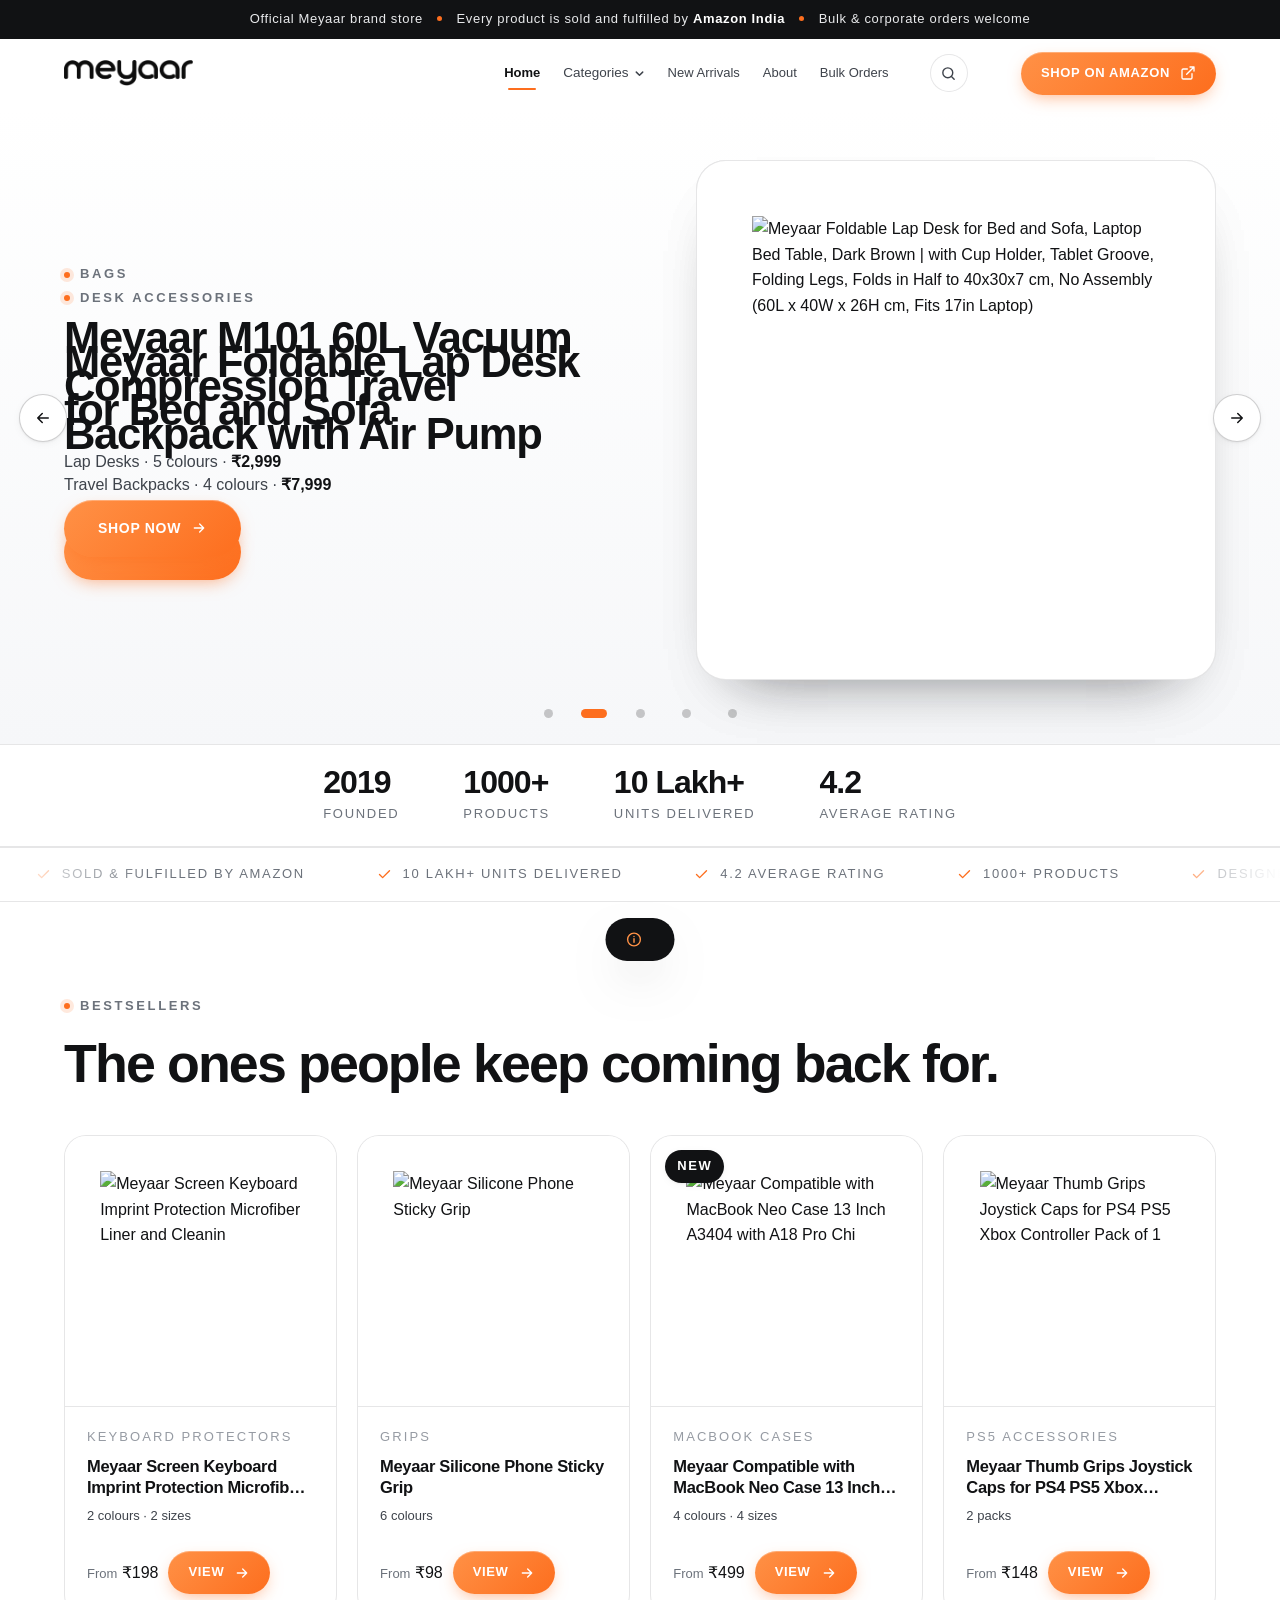
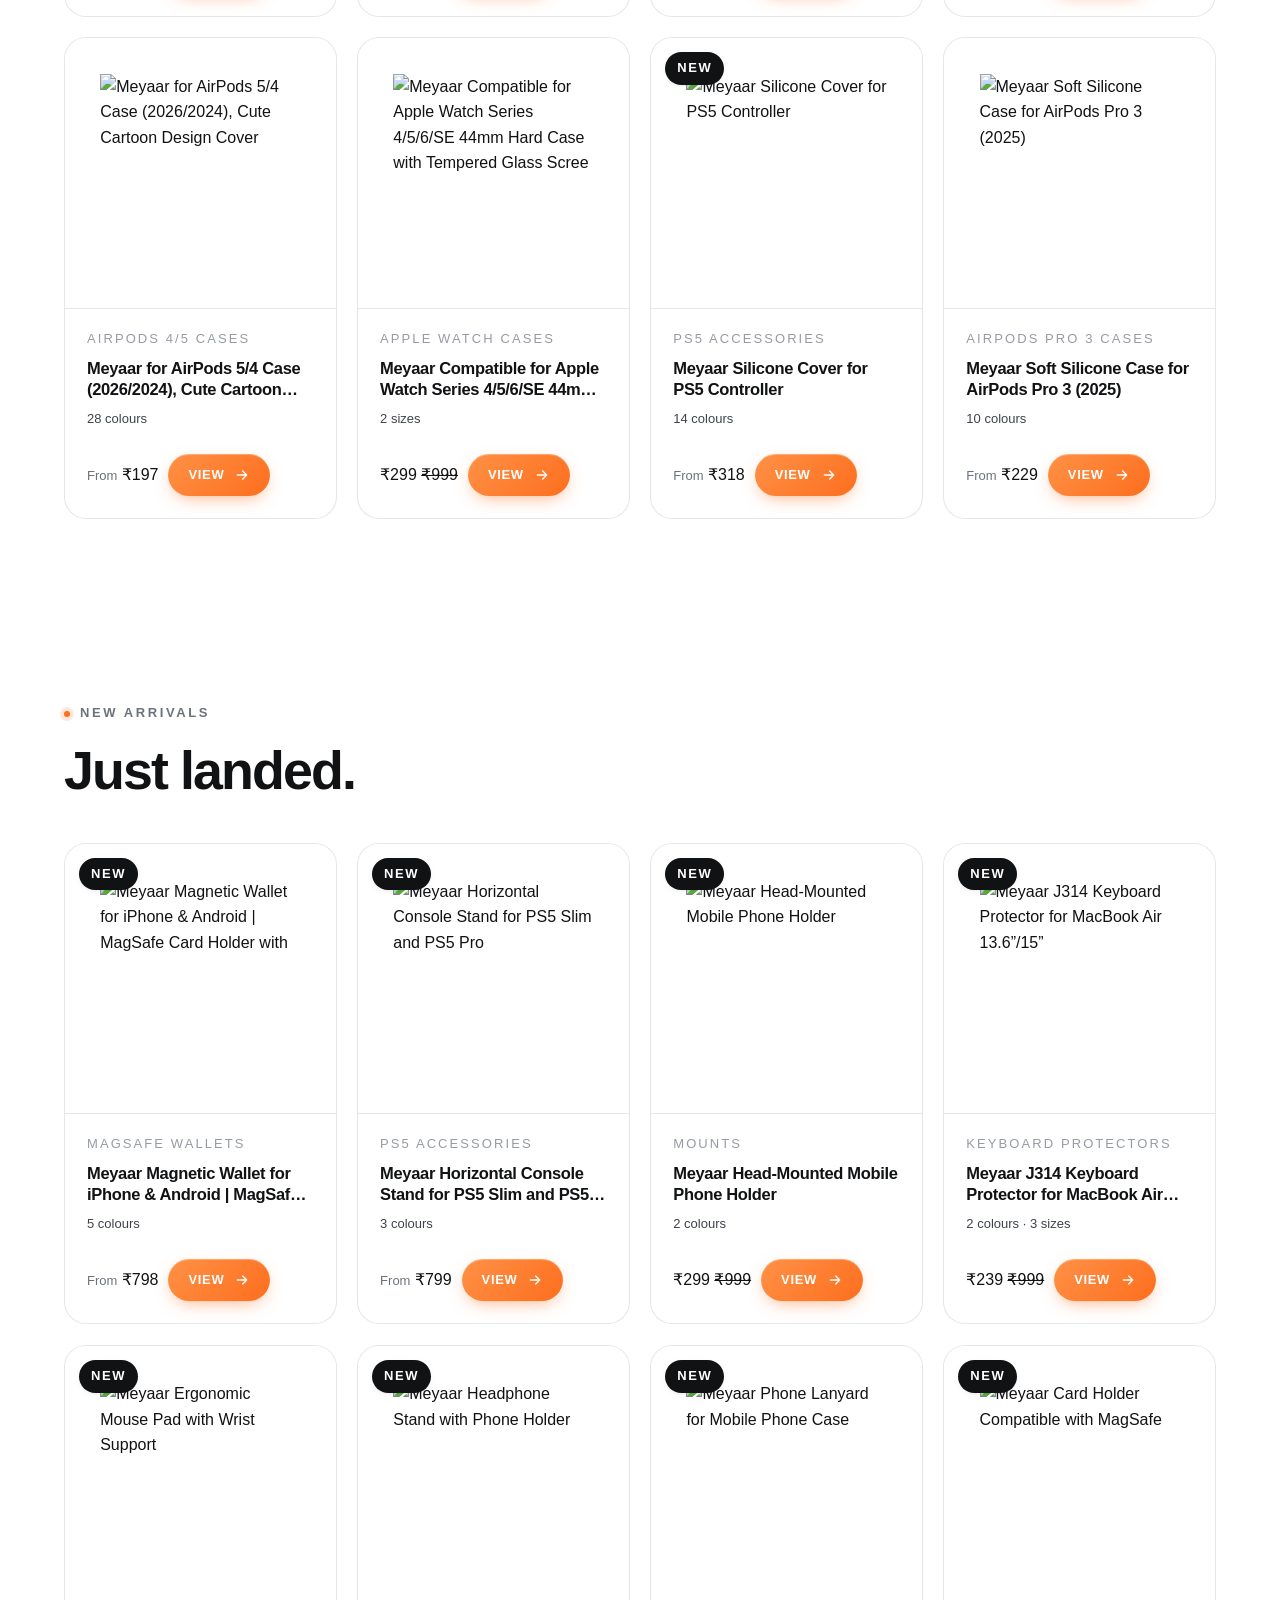
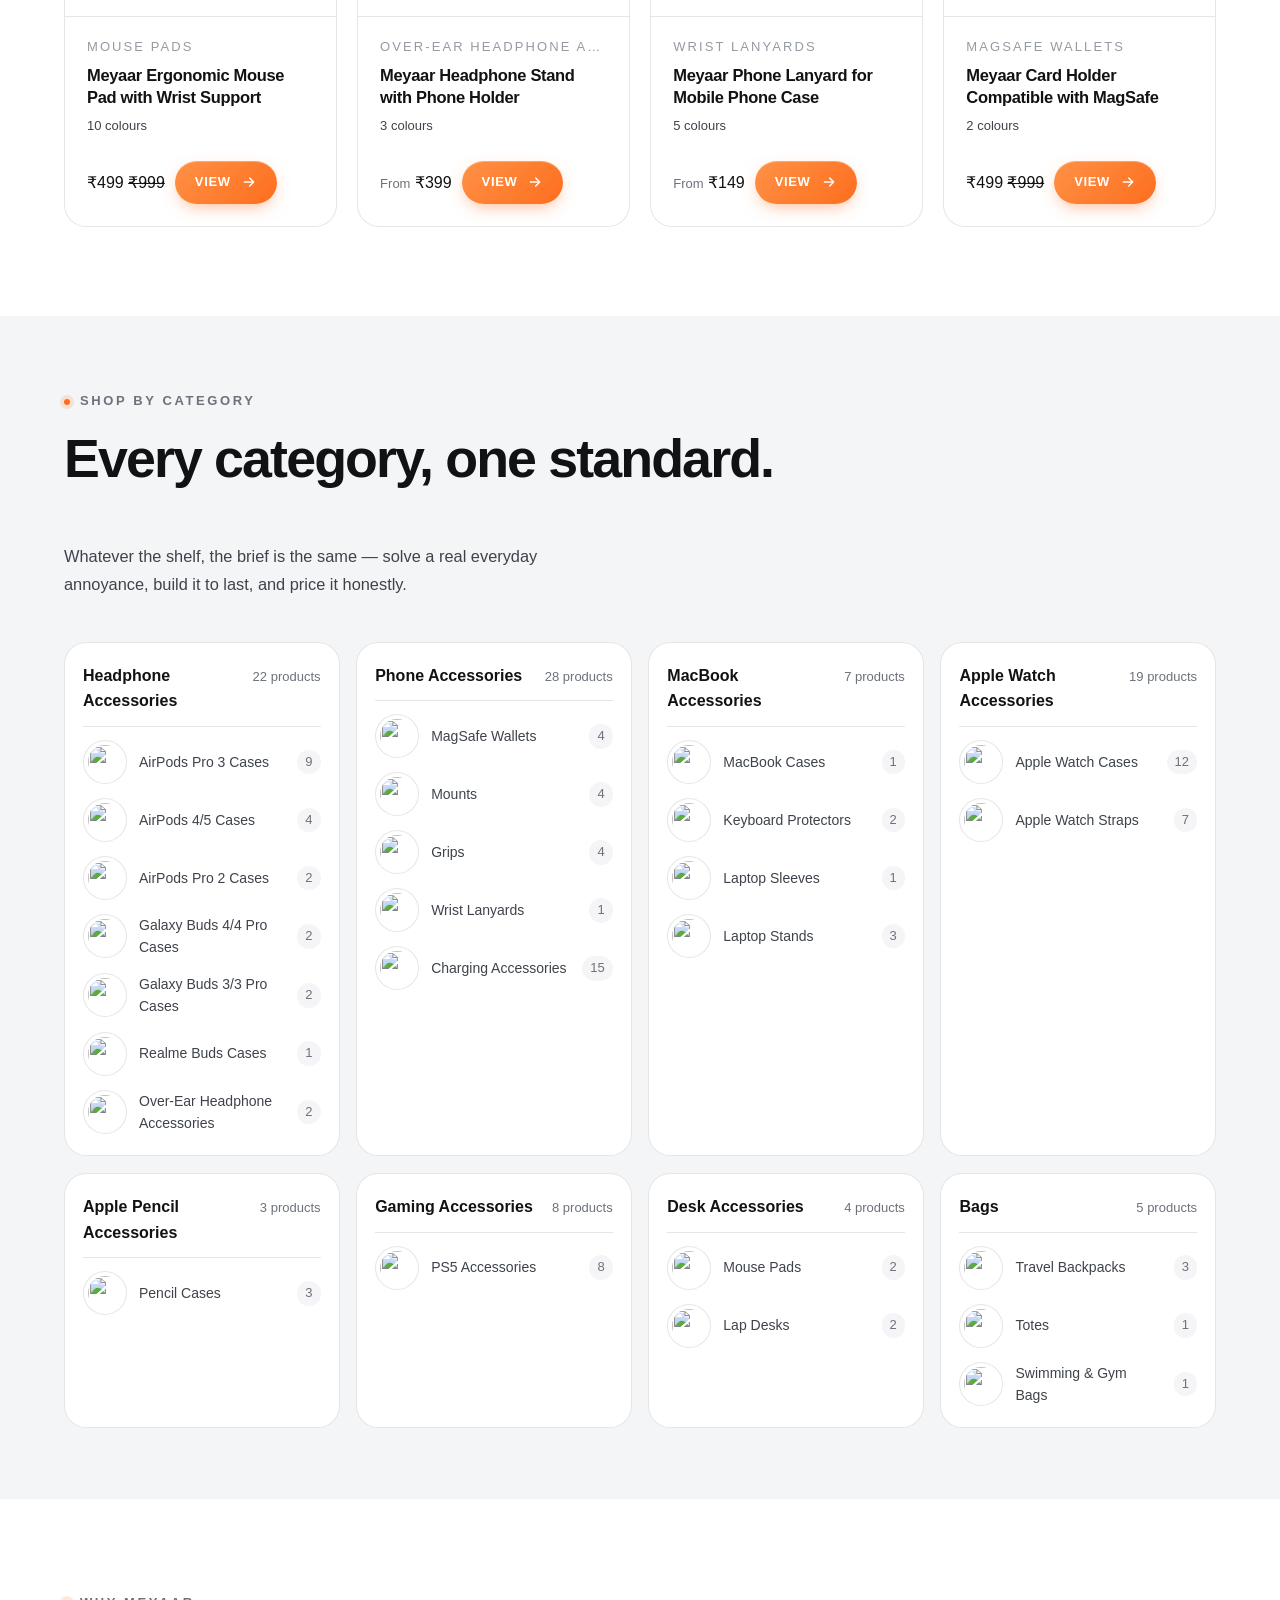
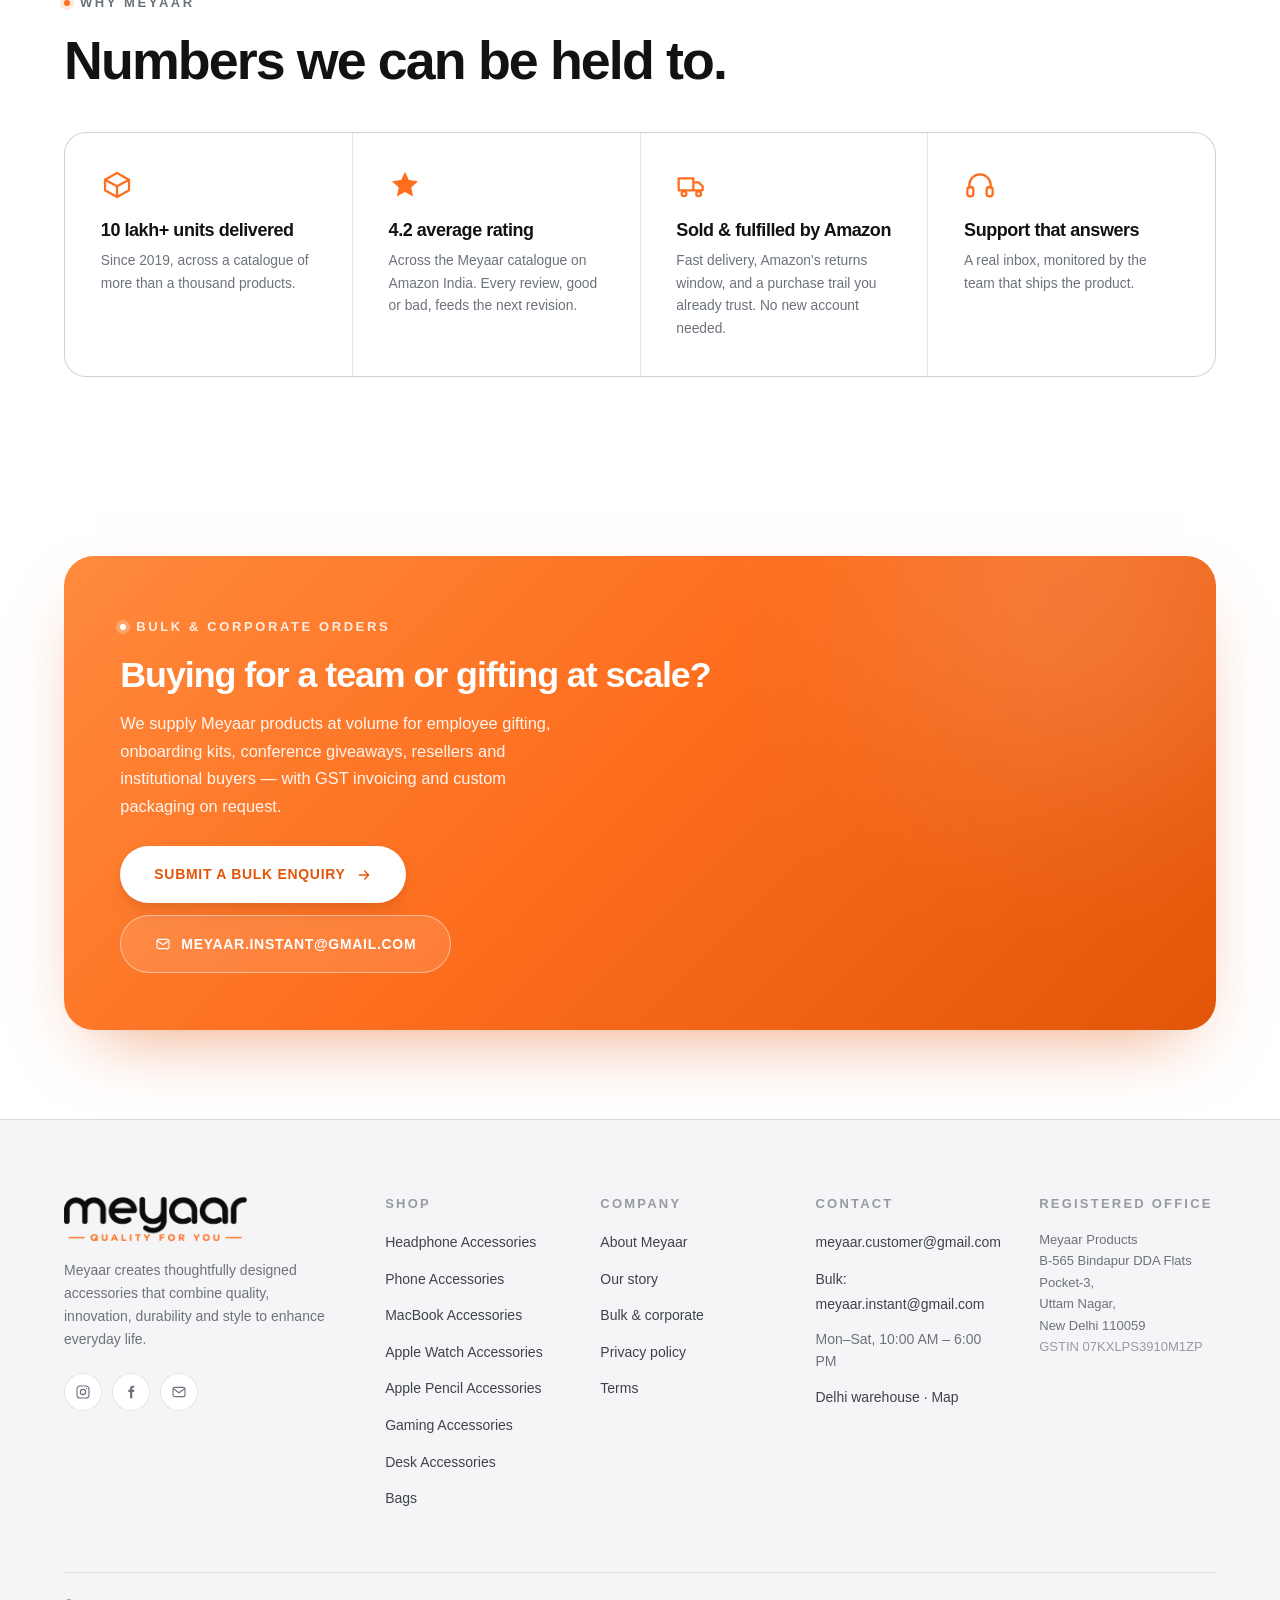
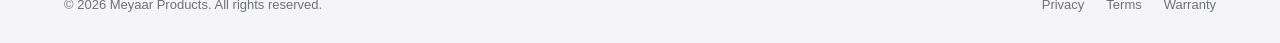
==== commit 2ed16dd8: "Fix brief: unhide 29 families, PS5 merge, gym bags, lap desk, hero slideshow, mobile layout Data (pr" ====
--- a/index.html
+++ b/index.html
@@ -5,6 +5,14 @@
 <meta name="viewport" content="width=device-width, initial-scale=1.0">
 <title>Meyaar — Quality For You | Premium Accessories, Bags & Tech</title>
 <meta name="description" content="Meyaar creates thoughtfully designed accessories that combine quality, innovation, durability and style. Discover the range and shop on Amazon India.">
+<meta property="og:site_name" content="Meyaar">
+<meta property="og:type" content="website">
+<meta property="og:title" content="Meyaar — Quality For You | Premium Accessories, Bags &amp; Tech">
+<meta property="og:description" content="Meyaar creates thoughtfully designed accessories that combine quality, innovation, durability and style. Discover the range and shop on Amazon India.">
+<meta property="og:image" content="https://meyaar.in/logo-full.png">
+<meta name="twitter:card" content="summary_large_image">
+<link rel="canonical" href="https://meyaar.in/">
+<meta property="og:url" content="https://meyaar.in/">
 <link rel="icon" href="logo.png">
 <link rel="preconnect" href="https://fonts.googleapis.com">
 <link rel="preconnect" href="https://fonts.gstatic.com" crossorigin>
--- a/style.css
+++ b/style.css
@@ -53,7 +53,7 @@
 .band-cool{ background:var(--tint-cool); }
 .band-warm{ background:var(--tint-warm); }
 
-.eyebrow{ display:inline-flex; align-items:center; gap:10px; font-size:11.5px; font-weight:600;
+.eyebrow{ display:inline-flex; align-items:center; gap:10px; font-size:13px; font-weight:600;
   letter-spacing:.2em; text-transform:uppercase; color:var(--muted); margin-bottom:18px; }
 .eyebrow::before{ content:''; width:6px; height:6px; border-radius:50%; background:var(--accent); box-shadow:0 0 0 4px rgba(253,110,30,.15); }
 .eyebrow--ink::before{ background:var(--ink); box-shadow:0 0 0 4px rgba(17,18,20,.1); }
@@ -88,7 +88,7 @@
 .btn--onaccent:hover{ background:rgba(255,255,255,.22); border-color:#fff; }
 .btn--lg{ padding:17px 34px; font-size:14px; }
 .btn--xl{ padding:20px 40px; font-size:15px; }
-.btn--sm{ padding:11px 20px; font-size:12px; }
+.btn--sm{ padding:11px 20px; font-size:13px; }
 .btn--full{ width:100%; }
 
 .link-arrow{ display:inline-flex; align-items:center; gap:9px; font-size:13px; font-weight:600;
@@ -118,7 +118,7 @@
   .rv,.rv-l,.rv-r,.rv-s{ opacity:1 !important; transform:none !important; } html{ scroll-behavior:auto; } }
 
 /* Announcement + nav */
-.announce{ position:relative; z-index:60; background:var(--ink); color:#E9EAEC; font-size:12px;
+.announce{ position:relative; z-index:60; background:var(--ink); color:#E9EAEC; font-size:13px;
   letter-spacing:.05em; text-align:center; padding:9px 20px; }
 .announce b{ color:#fff; font-weight:600; }
 .announce .dot{ display:inline-block; width:5px; height:5px; border-radius:50%; background:var(--accent); margin:0 10px 2px; }
@@ -160,7 +160,7 @@
   font-size:clamp(24px,6.2vw,34px); font-weight:600; letter-spacing:-.03em; padding:14px 0;
   border-bottom:1px solid var(--line); color:var(--ink); opacity:0; transform:translateY(16px); }
 body.nav-open .drawer a.d-link{ animation:dIn .6s var(--ease-out) forwards; }
-.drawer a.d-link span{ font-family:var(--f-body); font-size:11px; letter-spacing:.18em; color:var(--muted-2); text-transform:uppercase; }
+.drawer a.d-link span{ font-family:var(--f-body); font-size:13px; letter-spacing:.18em; color:var(--muted-2); text-transform:uppercase; }
 @keyframes dIn{ to{ opacity:1; transform:none; } }
 .drawer__cta{ margin-top:auto; padding-top:26px; display:flex; flex-direction:column; gap:12px; }
 @media (max-width:1140px){ .nav__links{ display:none; } .burger{ display:block; margin-left:auto; } .nav__actions{ display:none; } }
@@ -174,15 +174,15 @@
 .card__media .prod{ width:100%; height:100%; transition:transform .8s var(--ease-out); filter:drop-shadow(0 20px 26px rgba(17,22,34,.18)); }
 .card:hover .card__media .prod{ transform:scale(1.07) translateY(-5px); }
 .card__badge{ position:absolute; top:14px; left:14px; z-index:2; padding:5px 11px; border-radius:var(--r-pill);
-  font-size:10px; font-weight:700; letter-spacing:.12em; text-transform:uppercase; background:#fff;
+  font-size:13px; font-weight:700; letter-spacing:.12em; text-transform:uppercase; background:#fff;
   border:1px solid var(--line); color:var(--ink); box-shadow:var(--sh-sm); }
 .card__badge--new{ background:var(--ink); border-color:transparent; color:#fff; }
 .card__badge--best{ background:linear-gradient(135deg,var(--accent-lt),var(--accent)); border-color:transparent; color:#fff; }
 .card__body{ padding:20px 22px 22px; display:flex; flex-direction:column; flex:1; gap:8px; border-top:1px solid var(--line); }
-.card__cat{ font-size:10.5px; letter-spacing:.16em; text-transform:uppercase; color:var(--muted-2); }
+.card__cat{ font-size:13px; letter-spacing:.16em; text-transform:uppercase; color:var(--muted-2); }
 .card__name{ font-family:var(--f-display); font-size:16.5px; font-weight:600; letter-spacing:-.02em; line-height:1.3; }
 .card__desc{ font-size:13.2px; color:var(--muted); line-height:1.55; }
-.card__meta{ display:flex; align-items:center; gap:8px; font-size:12px; color:var(--txt-2); }
+.card__meta{ display:flex; align-items:center; gap:8px; font-size:13px; color:var(--txt-2); }
 .card__stars{ display:flex; gap:2px; color:var(--accent); }
 .card__stars svg{ width:12px; height:12px; }
 .card__foot{ margin-top:auto; padding-top:16px; display:flex; align-items:center; gap:10px; }
@@ -234,7 +234,7 @@
 .cat__icon{ position:relative; z-index:2; width:58px; height:58px; transition:transform .5s var(--ease); filter:drop-shadow(0 8px 12px rgba(17,22,34,.14)); }
 .cat:hover .cat__icon{ transform:translateY(-3px) scale(1.07); }
 .cat__name{ position:relative; z-index:2; font-family:var(--f-display); font-size:16.5px; font-weight:600; letter-spacing:-.02em; }
-.cat__count{ position:relative; z-index:2; font-size:11.5px; letter-spacing:.11em; text-transform:uppercase; color:var(--muted-2); margin-top:4px; }
+.cat__count{ position:relative; z-index:2; font-size:13px; letter-spacing:.11em; text-transform:uppercase; color:var(--muted-2); margin-top:4px; }
 .cat__arrow{ position:absolute; z-index:2; top:22px; right:22px; width:28px; height:28px; display:grid; place-items:center;
   border-radius:50%; border:1px solid var(--line); color:var(--muted); opacity:0; transform:translate(-4px,4px); transition:.5s var(--ease); }
 .cat:hover .cat__arrow{ opacity:1; transform:none; color:var(--ink); border-color:var(--line-2); }
@@ -266,7 +266,7 @@
 .split ul.feat li svg{ width:17px; height:17px; flex:none; margin-top:3px; color:var(--accent); }
 .split__ctas{ display:flex; gap:12px; flex-wrap:wrap; }
 .chiprow{ display:flex; gap:9px; flex-wrap:wrap; margin-bottom:24px; }
-.chip{ padding:7px 14px; border-radius:var(--r-pill); border:1px solid var(--line); font-size:12px;
+.chip{ padding:7px 14px; border-radius:var(--r-pill); border:1px solid var(--line); font-size:13px;
   color:var(--txt-2); background:rgba(255,255,255,.8); transition:.3s var(--ease); }
 .chip:hover{ border-color:var(--ink); color:var(--ink); background:#fff; }
 
@@ -275,7 +275,7 @@
 @media (max-width:860px){ .story-steps{ grid-template-columns:1fr; } }
 .story-step{ padding:30px 28px; border:1px solid var(--line); border-radius:var(--r-lg); background:#fff; transition:.5s var(--ease); }
 .story-step:hover{ box-shadow:var(--sh-md); transform:translateY(-5px); }
-.story-step__n{ font-family:var(--f-display); font-size:12px; font-weight:700; letter-spacing:.18em; color:var(--accent); margin-bottom:16px; display:block; }
+.story-step__n{ font-family:var(--f-display); font-size:13px; font-weight:700; letter-spacing:.18em; color:var(--accent); margin-bottom:16px; display:block; }
 .story-step h4{ font-size:19px; font-weight:600; margin-bottom:10px; }
 .story-step p{ font-size:14px; color:var(--muted); line-height:1.62; }
 .why-grid{ display:grid; grid-template-columns:repeat(4,1fr); gap:1px; background:var(--line); border:1px solid var(--line); border-radius:var(--r-lg); overflow:hidden; }
@@ -287,7 +287,7 @@
 .why h4{ font-size:18px; font-weight:600; margin-bottom:10px; }
 .why p{ font-size:13.8px; color:var(--muted); line-height:1.62; }
 .stat b{ display:block; font-family:var(--f-display); font-size:clamp(23px,2.5vw,33px); font-weight:700; letter-spacing:-.03em; line-height:1.1; }
-.stat span{ font-size:11.5px; letter-spacing:.13em; text-transform:uppercase; color:var(--muted); }
+.stat span{ font-size:13px; letter-spacing:.13em; text-transform:uppercase; color:var(--muted); }
 .bs-quote{ font-family:var(--f-display); font-size:clamp(22px,2.9vw,38px); font-weight:300; letter-spacing:-.03em; line-height:1.3; }
 .bs-quote b{ font-weight:600; }
 .bs-meta{ display:flex; gap:clamp(22px,3.6vw,54px); flex-wrap:wrap; margin-top:34px; padding-top:26px; border-top:1px solid var(--line); }
@@ -325,7 +325,7 @@
 @media (max-width:560px){ .foot-grid{ grid-template-columns:1fr; gap:30px; } }
 .foot-brand img{ height:44px; width:auto; }
 .foot-brand p{ font-size:14px; color:var(--muted); max-width:34ch; margin:18px 0 22px; line-height:1.65; }
-.foot h5{ font-size:11.5px; font-weight:600; letter-spacing:.17em; text-transform:uppercase; color:var(--muted-2); margin-bottom:18px; font-family:var(--f-body); }
+.foot h5{ font-size:13px; font-weight:600; letter-spacing:.17em; text-transform:uppercase; color:var(--muted-2); margin-bottom:18px; font-family:var(--f-body); }
 .foot li{ margin-bottom:11px; }
 .foot a{ font-size:14px; color:var(--txt-2); transition:color .3s; }
 .foot a:hover{ color:var(--accent); }
@@ -335,7 +335,7 @@
 .socials a:hover{ color:var(--accent); border-color:var(--line-2); box-shadow:var(--sh-sm); }
 .socials svg{ width:16px; height:16px; }
 .foot-bar{ border-top:1px solid var(--line); padding:22px 0 28px; display:flex; justify-content:space-between;
-  align-items:center; gap:18px; flex-wrap:wrap; font-size:12.5px; color:var(--muted); }
+  align-items:center; gap:18px; flex-wrap:wrap; font-size:13px; color:var(--muted); }
 .foot-bar__links{ display:flex; gap:22px; flex-wrap:wrap; }
 
 /* Toast + notes */
@@ -345,12 +345,12 @@
   max-width:calc(100vw - 40px); transition:transform .55s var(--ease-out); }
 .toast.show{ transform:translate(-50%,0); }
 .toast svg{ width:17px; height:17px; color:var(--accent-lt); flex:none; }
-.proto-note{ position:fixed; right:14px; bottom:14px; z-index:9997; font-size:10.5px; letter-spacing:.13em;
+.proto-note{ position:fixed; right:14px; bottom:14px; z-index:9997; font-size:13px; letter-spacing:.13em;
   text-transform:uppercase; color:var(--muted); background:rgba(255,255,255,.92); border:1px solid var(--line);
   border-radius:var(--r-pill); padding:7px 14px; backdrop-filter:blur(10px); pointer-events:none; box-shadow:var(--sh-sm); }
 @media (max-width:700px){ .proto-note{ display:none; } }
 .progress{ position:fixed; top:0; left:0; height:2.5px; z-index:9999; width:0%; background:var(--accent); transition:width .1s linear; }
-.ph-tag{ position:absolute; z-index:4; top:12px; right:12px; font-size:9.5px; letter-spacing:.14em; text-transform:uppercase;
+.ph-tag{ position:absolute; z-index:4; top:12px; right:12px; font-size:13px; letter-spacing:.14em; text-transform:uppercase;
   color:var(--muted-2); background:rgba(255,255,255,.88); border:1px dashed var(--line-2); border-radius:var(--r-pill); padding:4px 10px; }
 
 /* ============================================================
@@ -368,9 +368,9 @@
   padding:clamp(76px,8.5vh,124px) var(--pad-x) clamp(54px,7vh,82px);
   display:grid; grid-template-columns:minmax(0,1.02fr) minmax(0,.98fr); gap:clamp(26px,4.6vw,62px); align-items:center; }
 .hero__pill{ display:inline-flex; align-items:center; gap:10px; padding:6px 14px 6px 6px; border-radius:var(--r-pill);
-  border:1px solid var(--line); background:rgba(255,255,255,.88); font-size:12px; color:var(--txt-2);
+  border:1px solid var(--line); background:rgba(255,255,255,.88); font-size:13px; color:var(--txt-2);
   margin-bottom:26px; box-shadow:var(--sh-sm); }
-.hero__pill b{ background:var(--ink); color:#fff; font-size:10px; font-weight:700; letter-spacing:.12em;
+.hero__pill b{ background:var(--ink); color:#fff; font-size:13px; font-weight:700; letter-spacing:.12em;
   text-transform:uppercase; padding:4px 10px; border-radius:var(--r-pill); }
 .hero h1{ margin-bottom:24px; }
 .hero h1 .line{ display:block; overflow:hidden; }
@@ -396,13 +396,13 @@
 @keyframes bob{ 0%,100%{ transform:translateY(0) rotate(-1deg); } 50%{ transform:translateY(-16px) rotate(1deg); } }
 .hero__tag{ position:absolute; z-index:3; display:flex; align-items:center; gap:9px; padding:9px 15px; border-radius:var(--r-pill);
   background:rgba(255,255,255,.94); border:1px solid var(--line); backdrop-filter:blur(14px);
-  font-size:12px; font-weight:500; white-space:nowrap; color:var(--ink); box-shadow:var(--sh-md); }
+  font-size:13px; font-weight:500; white-space:nowrap; color:var(--ink); box-shadow:var(--sh-md); }
 .hero__tag i{ width:6px; height:6px; border-radius:50%; background:var(--accent); flex:none; }
 .hero__tag.t1{ top:14%; left:-3%; animation:bob 8s ease-in-out infinite .4s; }
 .hero__tag.t2{ bottom:27%; right:-5%; animation:bob 9s ease-in-out infinite 1.1s; }
 .hero__tag.t3{ bottom:8%; left:6%; animation:bob 7.5s ease-in-out infinite .8s; }
 .scroll-cue{ position:absolute; bottom:22px; left:50%; transform:translateX(-50%); z-index:3; display:flex;
-  flex-direction:column; align-items:center; gap:10px; font-size:10px; letter-spacing:.24em; text-transform:uppercase; color:var(--muted-2); }
+  flex-direction:column; align-items:center; gap:10px; font-size:13px; letter-spacing:.24em; text-transform:uppercase; color:var(--muted-2); }
 .scroll-cue i{ width:1px; height:42px; background:linear-gradient(var(--muted-2),transparent); position:relative; overflow:hidden; }
 .scroll-cue i::after{ content:''; position:absolute; top:-40%; left:0; width:1px; height:40%; background:var(--accent); animation:cue 2.2s ease-in-out infinite; }
 @keyframes cue{ to{ top:110%; } }
@@ -416,10 +416,10 @@
 @media (max-width:640px){
   .hero__visual{ max-width:300px; }
   .hero__inner{ padding-top:36px; gap:14px; }
-  .hero__pill{ margin-bottom:16px; font-size:11.5px; }
+  .hero__pill{ margin-bottom:16px; font-size:13px; }
   .hero__stats{ margin-top:32px; gap:20px 28px; }
   .announce .opt{ display:none; }
-  .hero__tag{ font-size:10.5px; padding:7px 12px; }
+  .hero__tag{ font-size:13px; padding:7px 12px; }
   .hero__tag.t3{ display:none; }
 }
 @media (max-width:520px){ .hero__ctas .btn{ width:100%; } }
@@ -431,7 +431,7 @@
 .marquee__track{ display:flex; width:max-content; animation:scrollX 46s linear infinite; }
 .marquee:hover .marquee__track{ animation-play-state:paused; }
 @keyframes scrollX{ to{ transform:translateX(-50%); } }
-.marquee__item{ display:flex; align-items:center; gap:11px; padding:0 clamp(22px,2.8vw,42px); font-size:12.5px;
+.marquee__item{ display:flex; align-items:center; gap:11px; padding:0 clamp(22px,2.8vw,42px); font-size:13px;
   letter-spacing:.13em; text-transform:uppercase; color:var(--muted); white-space:nowrap; }
 .marquee__item svg{ width:15px; height:15px; color:var(--accent); flex:none; }
 
@@ -454,7 +454,7 @@
 .fcard--tall:hover .fcard__art.photo{ transform:translate(-50%,-52%) scale(1.04); }
 
 /* Breadcrumb */
-.crumb{ display:flex; align-items:center; gap:9px; font-size:12.5px; color:var(--muted); padding:18px 0; flex-wrap:wrap; }
+.crumb{ display:flex; align-items:center; gap:9px; font-size:13px; color:var(--muted); padding:18px 0; flex-wrap:wrap; }
 .crumb a:hover{ color:var(--accent); }
 .crumb svg{ width:12px; height:12px; opacity:.5; }
 .crumb b{ color:var(--ink); font-weight:500; }
@@ -477,7 +477,7 @@
 .thumb .prod{ width:100%; }
 .thumb{ padding:10% 10% 22%; min-width:0; width:100%; }
 .thumb img{ width:100%; height:100%; object-fit:contain; }
-.thumb i{ position:absolute; bottom:7px; left:0; right:0; text-align:center; font-size:10px; letter-spacing:.12em; text-transform:uppercase; color:var(--muted); font-style:normal; }
+.thumb i{ position:absolute; bottom:7px; left:0; right:0; text-align:center; font-size:13px; letter-spacing:.12em; text-transform:uppercase; color:var(--muted); font-style:normal; }
 .thumb.sel i{ color:var(--accent); font-weight:600; }
 
 .pdp__head .h-md{ margin:10px 0 14px; }
@@ -485,7 +485,7 @@
 .pdp__rating .card__stars svg{ width:15px; height:15px; }
 .pdp__intro{ font-size:15.5px; color:var(--txt-2); line-height:1.7; margin-bottom:26px; }
 .opt{ margin-bottom:26px; }
-.opt__label{ font-size:11.5px; font-weight:600; letter-spacing:.16em; text-transform:uppercase; color:var(--muted); margin-bottom:12px; display:flex; gap:8px; }
+.opt__label{ font-size:13px; font-weight:600; letter-spacing:.16em; text-transform:uppercase; color:var(--muted); margin-bottom:12px; display:flex; gap:8px; }
 .opt__label b{ color:var(--ink); letter-spacing:0; text-transform:none; font-size:13.5px; font-weight:500; }
 .swatches{ display:flex; gap:12px; flex-wrap:wrap; }
 .sw{ position:relative; width:52px; height:52px; border-radius:50%; border:1.5px solid var(--line-2);
@@ -493,12 +493,12 @@
 .sw i{ width:34px; height:34px; border-radius:50%; display:block; border:1px solid rgba(17,18,20,.12); }
 .sw:hover{ transform:translateY(-3px); }
 .sw.sel{ border-color:var(--accent); box-shadow:0 0 0 3px rgba(253,110,30,.16); }
-.sw__name{ position:absolute; top:58px; left:50%; transform:translateX(-50%); font-size:10.5px; letter-spacing:.1em;
+.sw__name{ position:absolute; top:58px; left:50%; transform:translateX(-50%); font-size:13px; letter-spacing:.1em;
   text-transform:uppercase; color:var(--muted-2); white-space:nowrap; }
 .swatches{ margin-bottom:26px; }
 
 .buybox{ border:1px solid var(--line); border-radius:var(--r-lg); padding:22px; background:var(--bg-3); margin-bottom:26px; }
-.buybox__note{ font-size:12.5px; color:var(--muted); margin-top:14px; display:flex; align-items:center; gap:8px; }
+.buybox__note{ font-size:13px; color:var(--muted); margin-top:14px; display:flex; align-items:center; gap:8px; }
 .buybox__note svg{ width:14px; height:14px; color:var(--accent); flex:none; }
 
 .keyfeat{ display:grid; gap:13px; margin:26px 0; }
@@ -523,7 +523,7 @@
   padding:clamp(26px,3vw,40px); min-height:240px; display:flex; flex-direction:column; justify-content:flex-end; }
 .ben__item h4{ font-size:clamp(19px,2vw,24px); font-weight:600; margin-bottom:10px; }
 .ben__item p{ font-size:14.2px; color:var(--txt-2); line-height:1.6; max-width:40ch; }
-.ben__n{ position:absolute; top:26px; left:clamp(26px,3vw,40px); font-family:var(--f-display); font-size:12px;
+.ben__n{ position:absolute; top:26px; left:clamp(26px,3vw,40px); font-family:var(--f-display); font-size:13px;
   font-weight:700; letter-spacing:.18em; color:var(--accent); }
 
 /* Category page */
@@ -532,7 +532,7 @@
   color:var(--txt-2); background:#fff; transition:.3s var(--ease); }
 .filt:hover{ border-color:var(--ink); color:var(--ink); }
 .filt.on{ background:var(--ink); border-color:var(--ink); color:#fff; }
-.filt span{ opacity:.55; margin-left:7px; font-size:11.5px; }
+.filt span{ opacity:.55; margin-left:7px; font-size:13px; }
 .filt.on span{ opacity:.7; }
 .cat-hero{ position:relative; overflow:hidden; background:linear-gradient(180deg,#FFFFFF,#F5F6F9); border-bottom:1px solid var(--line); }
 .cat-hero__inner{ position:relative; z-index:2; padding:clamp(34px,4.6vw,68px) 0 clamp(34px,4.4vw,60px); }
@@ -554,9 +554,260 @@
 @media (max-width:640px){ .bulkform{ grid-template-columns:1fr; } }
 .fld{ display:flex; flex-direction:column; gap:7px; }
 .fld--full{ grid-column:1 / -1; }
-.fld span{ font-size:12px; font-weight:600; letter-spacing:.12em; text-transform:uppercase; color:var(--muted); }
+.fld span{ font-size:13px; font-weight:600; letter-spacing:.12em; text-transform:uppercase; color:var(--muted); }
 .fld input, .fld textarea{ font:inherit; font-size:15px; color:var(--ink); padding:13px 15px;
   border:1px solid var(--line-2); border-radius:12px; background:#fff; }
 .fld input:focus, .fld textarea:focus{ outline:none; border-color:var(--accent); box-shadow:0 0 0 3px rgba(253,110,30,.14); }
 
 .gal__thumbs{ grid-template-columns:repeat(auto-fit,minmax(66px,1fr)) !important; }
+
+/* Product imagery — uniform framing */
+.card__media{ background:#FFFFFF; padding:13%; border-bottom:1px solid var(--line); }
+.card__media img.photo{ mix-blend-mode:normal; object-fit:contain; filter:none;
+  width:100%; height:100%; }
+.card:hover .card__media .prod{ transform:scale(1.045) translateY(-2px); }
+.card__body{ border-top:0; }
+
+/* Hero: let the white background melt into the page */
+.hero__prod.photo{ mix-blend-mode:multiply; filter:none; }
+
+.cat__icon.photo{ mix-blend-mode:normal; object-fit:contain; }
+
+/* Product page gallery */
+.gal__main{ background:#FFFFFF; border:1px solid var(--line); }
+.gal__main .prod{ mix-blend-mode:normal; filter:none; width:100%; height:100%; object-fit:contain; }
+.thumb{ background:#FFFFFF; }
+.thumb img{ mix-blend-mode:normal; }
+
+/* "Featured" badge is meaningless when every card has it */
+.card__badge--best{ display:none; }
+
+/* Variation selectors — one row per Amazon dimension */
+.variants{ margin-bottom:6px; }
+.variants .opt{ margin-bottom:22px; }
+.variants .opt__label{ flex-wrap:wrap; align-items:baseline; }
+.variants .swatches{ margin-bottom:0; gap:10px; }
+.sw-img{ position:relative; width:64px; height:64px; padding:6px; border-radius:var(--r-md); background:#FFFFFF;
+  border:1.5px solid var(--line); cursor:pointer; transition:border-color .2s, box-shadow .2s, opacity .2s; }
+.sw-img img{ width:100%; height:100%; object-fit:contain; display:block; }
+.sw-img:hover:not(:disabled){ border-color:var(--line-2); }
+.sw-img.sel{ border-color:var(--accent); box-shadow:0 0 0 3px rgba(253,110,30,.16); }
+.pills{ display:flex; flex-wrap:wrap; gap:8px; }
+.pill{ font:inherit; font-size:13.5px; line-height:1.3; padding:9px 14px; border-radius:var(--r-md); background:#FFFFFF;
+  color:var(--ink); border:1.5px solid var(--line); cursor:pointer; text-align:left; max-width:100%;
+  transition:border-color .2s, box-shadow .2s, opacity .2s; }
+.pill:hover:not(:disabled){ border-color:var(--line-2); }
+.pill.sel{ border-color:var(--accent); box-shadow:0 0 0 3px rgba(253,110,30,.16); font-weight:600; }
+/* unavailable combination: visible but greyed out, crossed, and not clickable */
+.sw-img.dis, .pill.dis{ cursor:not-allowed; opacity:.38; border-style:dashed; box-shadow:none; }
+.pill.dis{ text-decoration:line-through; }
+.sw-img.dis::after{ content:''; position:absolute; left:8%; right:8%; top:50%; border-top:1.5px solid var(--muted);
+  transform:rotate(-45deg); }
+.sw-img:focus-visible, .pill:focus-visible{ outline:2px solid var(--accent); outline-offset:2px; }
+@media (max-width:560px){ .sw-img{ width:56px; height:56px; } .pill{ font-size:13px; padding:8px 12px; } }
+
+/* Nav: 8 categories + About + Bulk — keep links on one line, tighten mid-size screens, burger below 1340px */
+.nav__link{ white-space:nowrap; }
+@media (max-width:1480px){ .nav__link{ padding:9px 8px; font-size:13px; } }
+@media (max-width:1340px){ .nav__links{ display:none; } .burger{ display:block; margin-left:auto; } .nav__actions{ display:none; } }
+
+/* ---------- Header: Categories mega menu + search (5 short links fit down to tablet width) ---------- */
+@media (min-width:961px){ .nav__links{ display:flex; } .burger{ display:none; } .nav__actions{ display:flex; } }
+@media (max-width:960px){ .nav__links{ display:none; } .burger{ display:block; margin-left:0; } .nav__actions{ display:none; }
+  .nav__search{ margin-left:auto; } }
+.nav__cats{ font:inherit; font-size:13.5px; font-weight:500; background:none; border:0; cursor:pointer; display:inline-flex; align-items:center; gap:5px; }
+.nav__cats .chev{ width:11px; height:11px; transition:transform .3s var(--ease); }
+.nav__cats[aria-expanded="true"]{ color:var(--ink); }
+.nav__cats[aria-expanded="true"] .chev{ transform:rotate(180deg); }
+.nav__search{ flex:none; background:#fff; cursor:pointer; }
+.mega{ position:absolute; top:100%; left:0; right:0; z-index:120; background:#fff; border-top:1px solid var(--line);
+  border-bottom:1px solid var(--line); box-shadow:0 30px 60px -30px rgba(17,18,20,.35);
+  max-height:calc(100vh - var(--nav-h) - 20px); overflow-y:auto; }
+.mega[hidden]{ display:none; }
+.mega__inner{ max-width:var(--maxw); margin-inline:auto; padding:clamp(22px,3vw,34px) var(--pad-x);
+  display:grid; grid-template-columns:repeat(4,minmax(0,1fr)); gap:26px clamp(18px,2.4vw,36px); }
+.mega__head{ display:block; font-family:var(--f-display); font-size:15.5px; font-weight:600; letter-spacing:-.01em; color:var(--ink);
+  padding-bottom:10px; margin-bottom:6px; border-bottom:1px solid var(--line); }
+.mega__head:hover{ color:var(--accent); }
+.mega__item{ display:flex; align-items:center; gap:11px; padding:6px 0; font-size:13.5px; color:var(--txt-2); }
+.mega__item:hover{ color:var(--accent); }
+.mega__item img, .mega__dot{ width:38px; height:38px; flex:none; border-radius:50%; background:#fff; border:1px solid var(--line);
+  object-fit:contain; padding:3px; }
+@media (max-width:1100px){ .mega__inner{ grid-template-columns:repeat(3,minmax(0,1fr)); } }
+
+/* drawer (mobile): each category with its accessory types */
+.drawer .d-subs{ display:flex; flex-wrap:wrap; gap:4px 16px; padding:8px 0 14px; border-bottom:1px solid var(--line); }
+.drawer .d-group .d-link{ border-bottom:0; padding-bottom:4px; }
+.drawer .d-subs a{ font-size:14px; color:var(--muted); padding:3px 0; }
+.drawer .d-subs a:hover{ color:var(--accent); }
+
+/* search overlay */
+body.search-open{ overflow:hidden; }
+.search{ position:fixed; inset:0; z-index:300; background:rgba(17,18,20,.45); backdrop-filter:blur(3px);
+  display:flex; justify-content:center; align-items:flex-start; padding:clamp(12px,8vh,90px) 16px 16px; }
+.search[hidden]{ display:none; }
+.search__panel{ width:100%; max-width:760px; max-height:calc(100vh - clamp(28px,12vh,120px)); display:flex; flex-direction:column;
+  background:#fff; border-radius:var(--r-lg); box-shadow:0 40px 80px -30px rgba(17,18,20,.55); overflow:hidden; }
+.search__bar{ display:flex; align-items:center; gap:12px; padding:14px 16px 14px 20px; border-bottom:1px solid var(--line); }
+.search__bar > svg{ width:20px; height:20px; flex:none; color:var(--muted); }
+.search__bar input{ flex:1; min-width:0; border:0; outline:none; font:inherit; font-size:17px; color:var(--ink); background:none; padding:6px 0; }
+.search__close{ flex:none; font:inherit; font-size:13px; letter-spacing:.08em; color:var(--muted); background:var(--bg-2);
+  border:1px solid var(--line); border-radius:var(--r-sm); padding:6px 10px; cursor:pointer; }
+.search__results{ overflow-y:auto; padding:8px 10px 14px; }
+.search__hint{ font-size:13px; letter-spacing:.06em; color:var(--muted); padding:8px 10px; }
+.search__chips{ display:flex; flex-wrap:wrap; gap:8px; padding:0 10px 8px; }
+.search__chips a{ font-size:13px; padding:8px 14px; border:1px solid var(--line); border-radius:var(--r-pill); color:var(--txt-2); }
+.search__chips a:hover{ border-color:var(--ink); color:var(--ink); }
+.sr{ display:flex; align-items:center; gap:14px; padding:10px; border-radius:var(--r-md); color:var(--ink); }
+.sr:hover, .sr:focus{ background:var(--bg-2); outline:none; }
+.sr img{ width:60px; height:60px; flex:none; object-fit:contain; background:#fff; border:1px solid var(--line); border-radius:var(--r-sm); padding:4px; }
+.sr__txt{ display:flex; flex-direction:column; gap:3px; min-width:0; }
+.sr__txt b{ font-size:14.5px; font-weight:600; line-height:1.35; }
+.sr__txt span{ font-size:13px; color:var(--muted); }
+.sr__txt em{ font-style:normal; font-size:13px; color:var(--accent); }
+
+/* homepage: shop by category -> accessory types */
+.cm{ display:grid; grid-template-columns:repeat(4,minmax(0,1fr)); gap:clamp(12px,1.3vw,18px); }
+@media (max-width:1100px){ .cm{ grid-template-columns:repeat(2,minmax(0,1fr)); } }
+@media (max-width:620px){ .cm{ grid-template-columns:1fr; } }
+.cm__col{ background:#fff; border:1px solid var(--line); border-radius:var(--r-lg); padding:20px 18px 14px; }
+.cm__head{ display:flex; align-items:baseline; justify-content:space-between; gap:10px; padding-bottom:12px; margin-bottom:6px;
+  border-bottom:1px solid var(--line); font-family:var(--f-display); font-size:16px; font-weight:600; color:var(--ink); }
+.cm__head em{ font-style:normal; font-family:var(--f-body); font-size:13px; font-weight:500; color:var(--muted); white-space:nowrap; }
+.cm__head:hover span{ color:var(--accent); }
+.cm__item{ display:flex; align-items:center; gap:12px; padding:7px 0; color:var(--txt-2); font-size:14px; }
+.cm__item:hover{ color:var(--accent); }
+.cm__item img, .cm__img{ width:44px; height:44px; flex:none; border-radius:50%; background:#fff; border:1px solid var(--line); object-fit:contain; padding:4px; }
+.cm__item span{ flex:1; min-width:0; }
+.cm__item em{ font-style:normal; font-size:13px; color:var(--muted); background:var(--bg-2); border-radius:var(--r-pill); padding:2px 8px; }
+
+/* category page: count + show / sort */
+.cat-tools{ display:flex; flex-wrap:wrap; align-items:center; gap:10px 18px; margin-bottom:26px; }
+.cat-tools .cat-count{ margin:0 auto 0 0; }
+.cat-sel{ display:inline-flex; align-items:center; gap:8px; font-size:13px; color:var(--muted); }
+.cat-sel select{ font:inherit; font-size:13px; color:var(--ink); background:#fff; border:1px solid var(--line-2);
+  border-radius:var(--r-pill); padding:8px 30px 8px 14px; cursor:pointer; }
+.card__price small{ font-size:13px; font-weight:500; color:var(--muted); }
+.btn[hidden]{ display:none; }
+.search__bar input::-webkit-search-cancel-button{ -webkit-appearance:none; appearance:none; display:none; }
+
+/* ===================== Fix brief (Nov 2026) ===================== */
+.sr-only{ position:absolute !important; width:1px; height:1px; padding:0; margin:-1px; overflow:hidden; clip:rect(0,0,0,0); white-space:nowrap; border:0; }
+
+/* ---------- 2.1 hero slideshow: white image card, object-fit contain, no blend mode ---------- */
+.hs{ position:relative; background:linear-gradient(180deg,#FFFFFF,#F6F7F9); border-bottom:1px solid var(--line); overflow:hidden; }
+.hs__viewport{ display:grid; max-width:var(--maxw); margin-inline:auto; padding:clamp(22px,4vw,56px) var(--pad-x) 64px; }
+.hs__slide{ grid-area:1/1; display:grid; grid-template-columns:minmax(0,1fr) minmax(0,1fr); align-items:center; gap:clamp(24px,4vw,64px);
+  opacity:0; visibility:hidden; transition:opacity .45s ease, visibility .45s; }
+.hs__slide.is-on{ opacity:1; visibility:visible; }
+.hs__copy{ max-width:560px; }
+.hs__title{ font-family:var(--f-display); font-size:clamp(26px,3.4vw,46px); font-weight:700; letter-spacing:-.03em; line-height:1.1;
+  margin:12px 0 14px; display:-webkit-box; -webkit-line-clamp:3; -webkit-box-orient:vertical; overflow:hidden; }
+.hs__line{ font-size:16px; color:var(--txt-2); margin-bottom:26px; }
+.hs__line b{ color:var(--ink); }
+.hs__cta{ min-height:48px; }
+.hs__media{ justify-self:end; width:100%; max-width:520px; aspect-ratio:1/1; background:#FFFFFF; border:1px solid var(--line);
+  border-radius:var(--r-xl); padding:10%; display:grid; place-items:center; box-shadow:0 30px 60px -40px rgba(17,18,20,.35); }
+.hs__media img{ width:100%; height:100%; object-fit:contain; mix-blend-mode:normal; filter:none; display:block; }
+.hs__arrow{ position:absolute; top:calc(50% - 32px); z-index:3; width:48px; height:48px; border-radius:50%; background:#fff;
+  border:1px solid var(--line-2); display:grid; place-items:center; cursor:pointer; color:var(--ink); box-shadow:var(--sh-sm, 0 6px 16px -10px rgba(17,18,20,.4)); }
+.hs__arrow svg{ width:18px; height:18px; }
+.hs__arrow--prev{ left:clamp(8px,1.5vw,24px); }
+.hs__arrow--next{ right:clamp(8px,1.5vw,24px); }
+.hs__dots{ position:absolute; left:0; right:0; bottom:8px; display:flex; justify-content:center; gap:2px; z-index:3; }
+.hs__dot{ width:44px; height:44px; background:none; border:0; cursor:pointer; display:grid; place-items:center; }
+.hs__dot::before{ content:''; width:9px; height:9px; border-radius:50%; background:rgba(17,18,20,.22); transition:.25s; }
+.hs__dot.is-on::before{ width:26px; border-radius:6px; background:var(--accent); }
+.hs__arrow:focus-visible, .hs__dot:focus-visible{ outline:2px solid var(--accent); outline-offset:2px; }
+.hs-stats{ border-bottom:1px solid var(--line); background:#fff; }
+.hs-stats .hero__stats{ margin:0; padding:20px 0; border-top:0; opacity:1; animation:none; justify-content:center; flex-wrap:wrap; gap:16px clamp(28px,5vw,64px); }
+@media (max-width:760px){
+  .hs__slide{ grid-template-columns:1fr; gap:18px; }
+  .hs__media{ order:-1; justify-self:center; max-width:300px; }
+  .hs__copy{ text-align:center; margin-inline:auto; }
+  .hs__arrow{ display:none; }
+  .hs__viewport{ padding-bottom:58px; }
+}
+
+/* ---------- 2.2 grid density: 2-up from 360px, 3-up from 900px, 4-up from 1200px ---------- */
+.grid-4{ grid-template-columns:repeat(2,minmax(0,1fr)); }
+@media (max-width:359px){ .grid-4{ grid-template-columns:1fr; } }
+@media (min-width:900px){ .grid-4{ grid-template-columns:repeat(3,minmax(0,1fr)); } }
+@media (min-width:1200px){ .grid-4{ grid-template-columns:repeat(4,minmax(0,1fr)); } }
+@media (max-width:899px){ .grid-4[data-cols-m="1"]{ grid-template-columns:1fr; } .grid-4[data-cols-m="2"]{ grid-template-columns:repeat(2,minmax(0,1fr)); } }
+@media (min-width:900px){
+  .grid-4[data-cols-d="2"]{ grid-template-columns:repeat(2,minmax(0,1fr)); }
+  .grid-4[data-cols-d="3"]{ grid-template-columns:repeat(3,minmax(0,1fr)); }
+  .grid-4[data-cols-d="4"]{ grid-template-columns:repeat(4,minmax(0,1fr)); }
+}
+.dens{ display:inline-flex; align-items:center; gap:2px; padding:2px; border:1px solid var(--line-2); border-radius:var(--r-pill); background:#fff; }
+.dens__set{ display:inline-flex; gap:2px; }
+.dens__btn{ width:44px; height:40px; display:grid; place-items:center; border:0; border-radius:var(--r-pill); background:none; color:var(--muted); cursor:pointer; }
+.dens__btn svg{ width:18px; height:18px; fill:currentColor; }
+.dens__btn.on{ background:var(--ink); color:#fff; }
+.dens__btn:focus-visible{ outline:2px solid var(--accent); outline-offset:2px; }
+@media (min-width:900px){ .dens__set--m{ display:none; } }
+@media (max-width:899px){ .dens__set--d{ display:none; } }
+
+/* ---------- 2.7 / 2.9 cards: short title clamped to 2 lines, consistent structure, no-price text ---------- */
+.card{ height:100%; }
+.card__cat{ white-space:nowrap; overflow:hidden; text-overflow:ellipsis; }
+.card__name{ display:-webkit-box; -webkit-line-clamp:2; -webkit-box-orient:vertical; overflow:hidden; min-height:2.6em; }
+.card__meta{ min-height:1.5em; }
+.card__price--none{ font-size:13px; font-weight:500; color:var(--muted); }
+@media (max-width:599px){
+  .card__body{ padding:12px 12px 14px; gap:6px; }
+  .card__name{ font-size:14px; }
+  .card__foot{ flex-wrap:wrap; padding-top:10px; gap:8px; }
+  .card__foot .btn{ width:100%; justify-content:center; min-height:40px; }
+  .card__badge{ top:8px; left:8px; }
+  .grid-4{ gap:10px; }
+}
+
+/* ---------- 2.3 mobile product page: 320px image, swipe thumbs, name + price above the fold, sticky buy bar ---------- */
+.buybar{ display:none; }
+@media (max-width:979px){
+  .pdp{ gap:18px; }
+  .gal__main{ max-width:320px; margin-inline:auto; aspect-ratio:1/1; }
+  .gal__thumbs{ display:flex !important; gap:10px; overflow-x:auto; scroll-snap-type:x mandatory; padding-bottom:4px;
+    scrollbar-width:none; max-width:320px; margin-inline:auto; }
+  .gal__thumbs::-webkit-scrollbar{ display:none; }
+  .gal__thumbs .thumb{ flex:0 0 64px; width:64px; scroll-snap-align:start; }
+  .pdp__head .h-md{ font-size:20px; line-height:1.3; margin:6px 0 10px; }
+  .crumb{ flex-wrap:nowrap; white-space:nowrap; overflow:hidden; padding:10px 0; }
+  .crumb b{ overflow:hidden; text-overflow:ellipsis; min-width:0; }
+  .buybar{ display:flex; position:fixed; left:0; right:0; bottom:0; z-index:90; align-items:center; justify-content:space-between; gap:12px;
+    background:#fff; border-top:1px solid var(--line); box-shadow:0 -10px 30px -20px rgba(17,18,20,.35);
+    padding:10px 16px calc(10px + env(safe-area-inset-bottom)); }
+  .buybar__price .card__price{ font-size:20px; }
+  .buybar__price .card__price--none{ font-size:13px; }
+  .buybar__btn{ min-height:44px; padding-inline:18px; white-space:nowrap; }
+  body[data-page="product"]{ padding-bottom:76px; }
+}
+
+/* ---------- 2.4 filter chips: one horizontal scrolling row on phones, right-edge fade ---------- */
+@media (max-width:760px){
+  .filters{ flex-wrap:nowrap; overflow-x:auto; scrollbar-width:none; padding-bottom:4px; margin-right:calc(-1 * var(--pad-x));
+    padding-right:40px; -webkit-mask-image:linear-gradient(to right,#000 82%,transparent); mask-image:linear-gradient(to right,#000 82%,transparent); }
+  .filters::-webkit-scrollbar{ display:none; }
+  .filt{ flex:none; white-space:nowrap; }
+}
+
+/* ---------- 2.5 category heading: h1 = category name, blurb as subheading (2 lines on phones) ---------- */
+.cat-hero__title{ max-width:none; }
+.cat-hero__sub{ margin-top:14px; max-width:62ch; }
+@media (max-width:760px){ .cat-hero__sub{ display:-webkit-box; -webkit-line-clamp:2; -webkit-box-orient:vertical; overflow:hidden; } }
+
+/* ---------- 2.9 tap targets: 44px minimum ---------- */
+.mega__item{ min-height:44px; }
+.mega__head{ min-height:44px; display:flex; align-items:flex-end; }
+.drawer .d-subs a{ min-height:44px; display:inline-flex; align-items:center; padding:0 2px; }
+.filt{ min-height:44px; display:inline-flex; align-items:center; }
+@media (max-width:979px){
+  .gal__thumbs .thumb{ height:64px; aspect-ratio:auto; padding:6px; }
+  .gal__thumbs .thumb img{ width:100%; height:100%; object-fit:contain; }
+  .pdp__head .eyebrow{ white-space:nowrap; overflow:hidden; text-overflow:ellipsis; max-width:100%; display:block; }
+  .pdp__model{ display:none; }
+}
+@media (max-width:430px){ .pdp__head .h-md{ font-size:18px; } }
+@media (max-width:979px){ .pdp__head .eyebrow::before{ display:none; } }
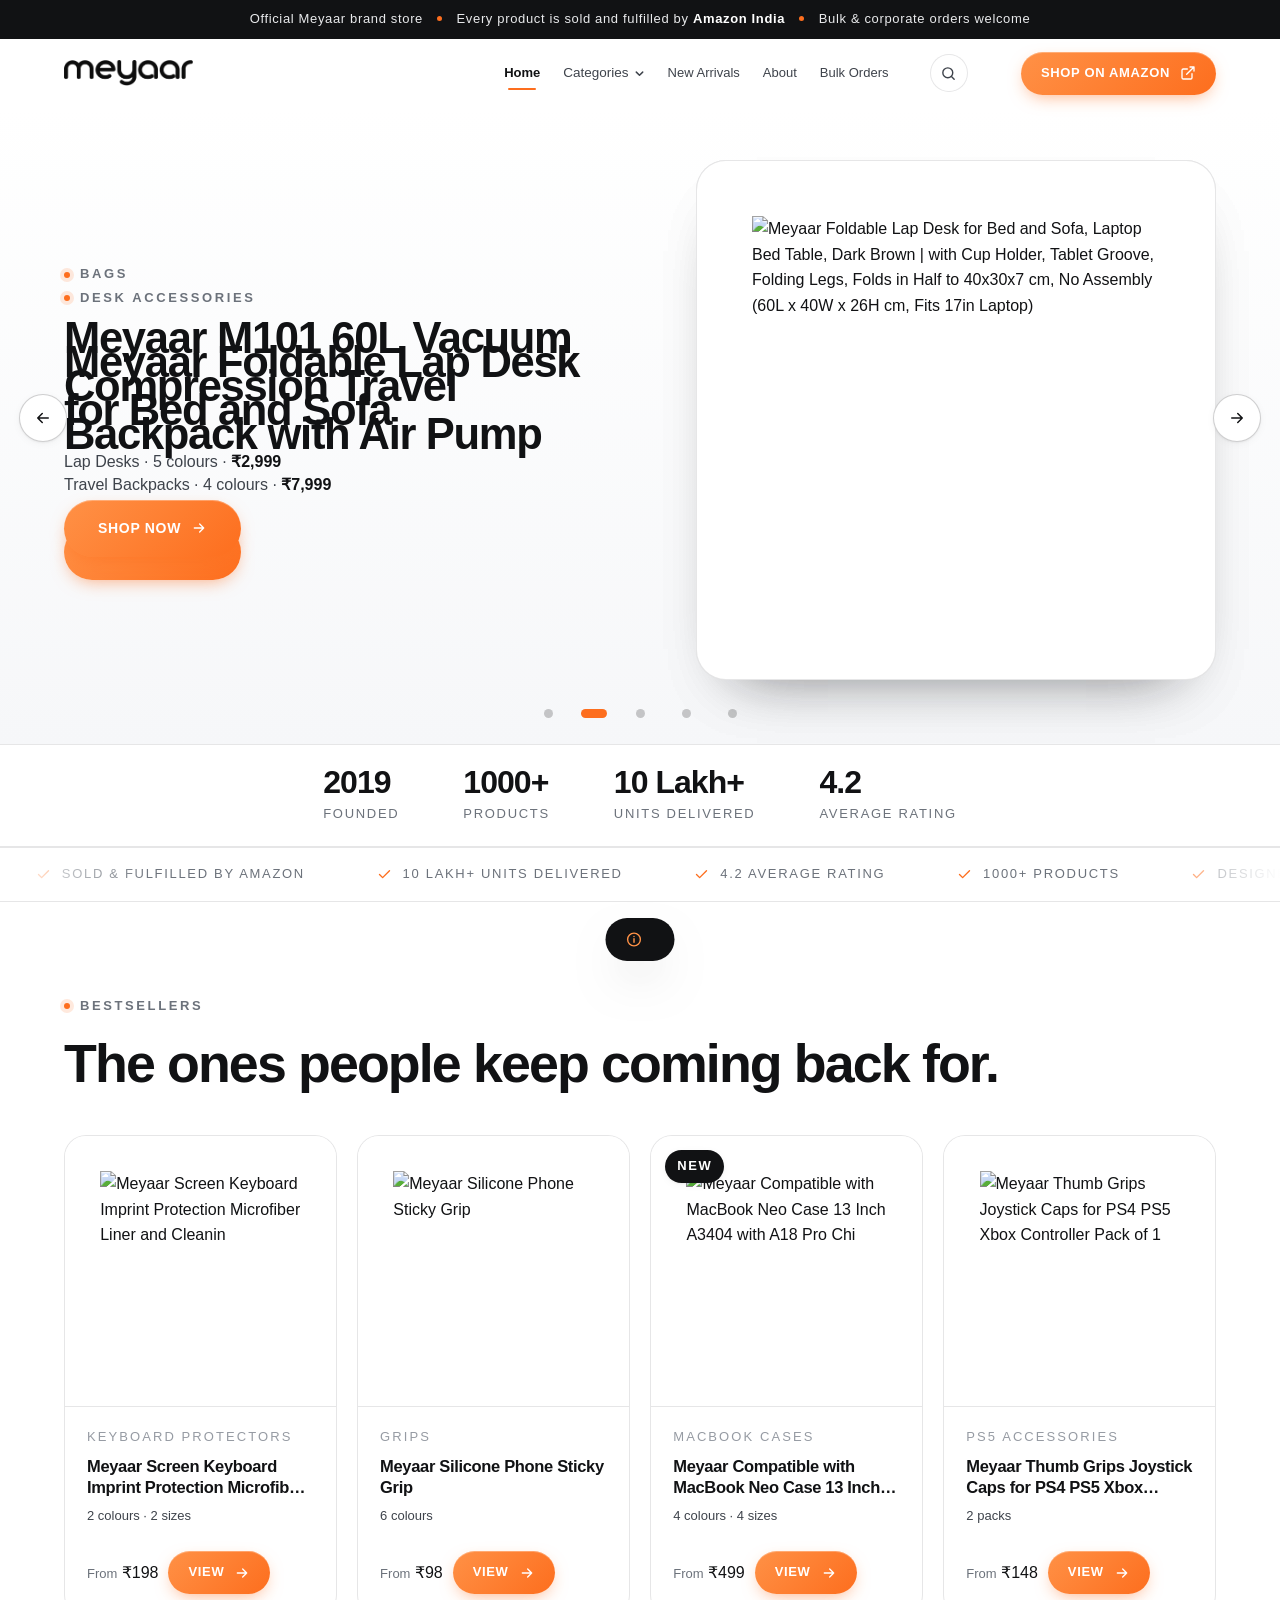
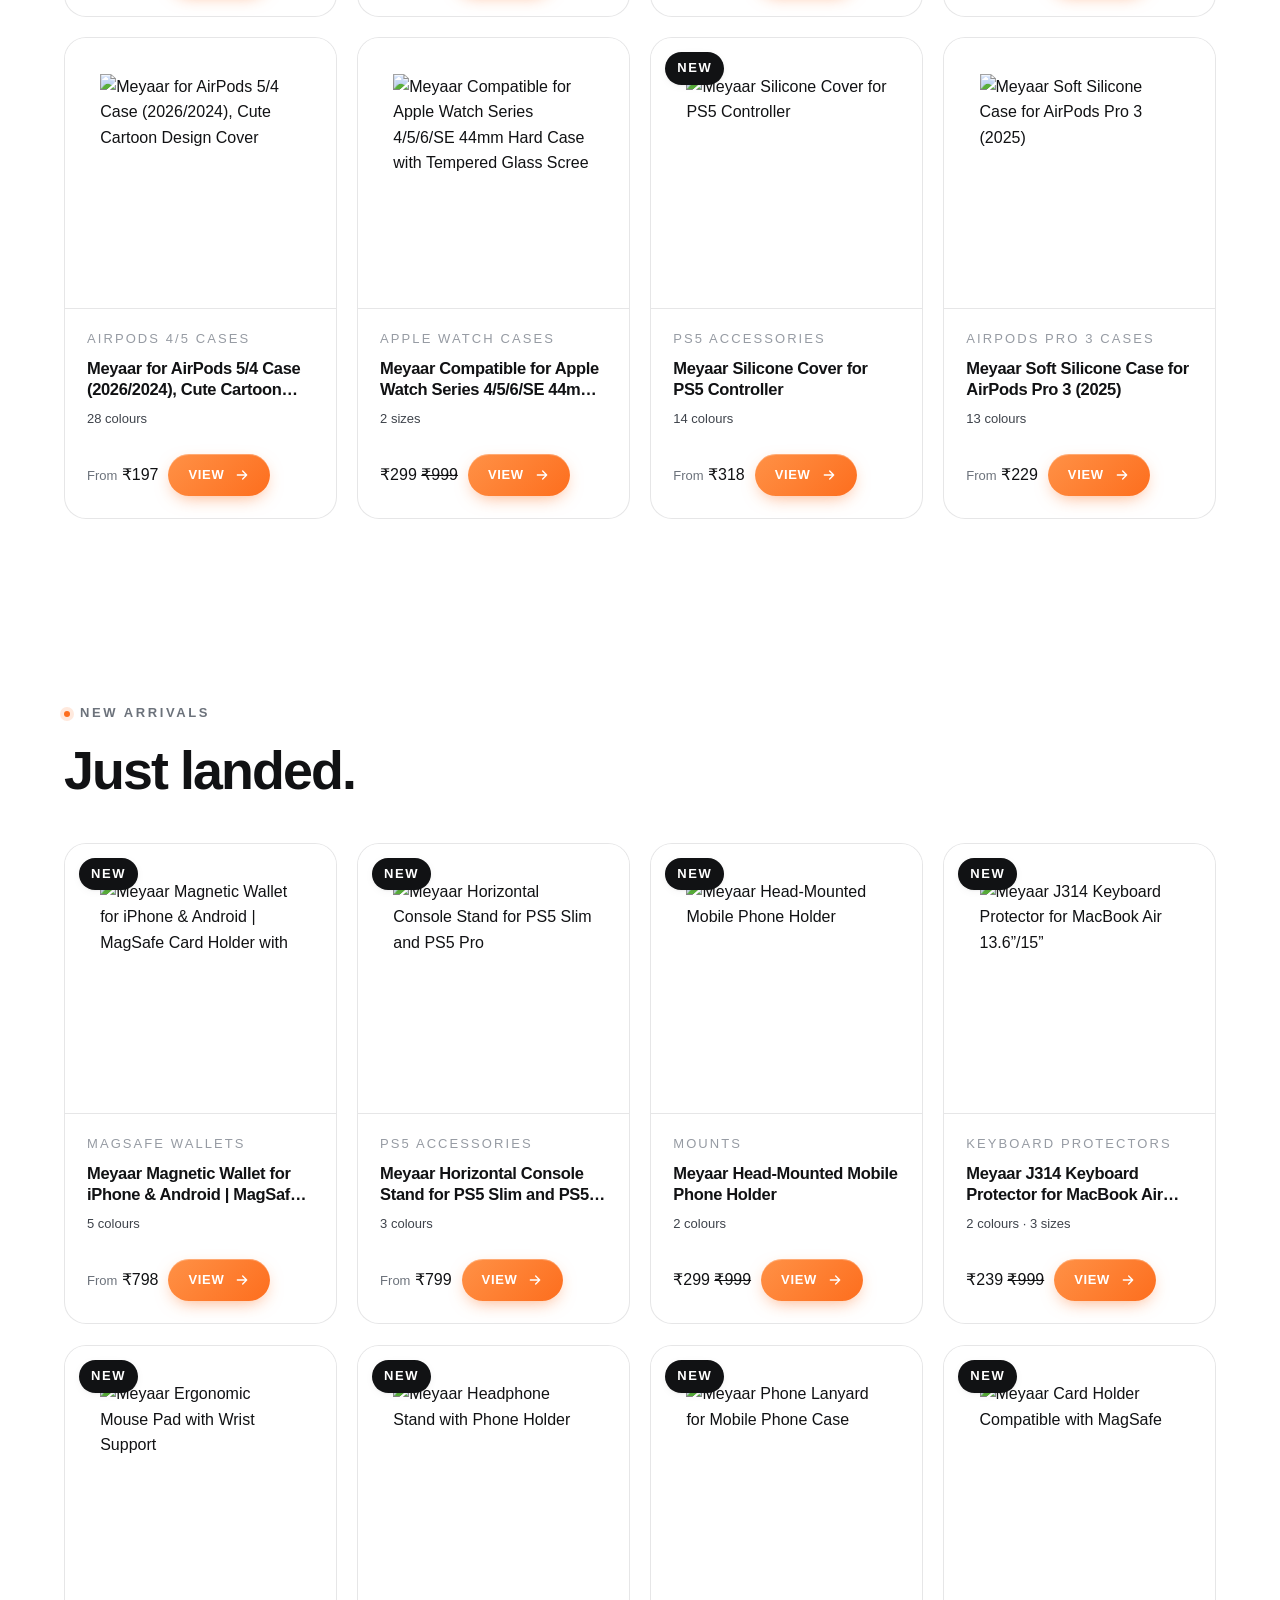
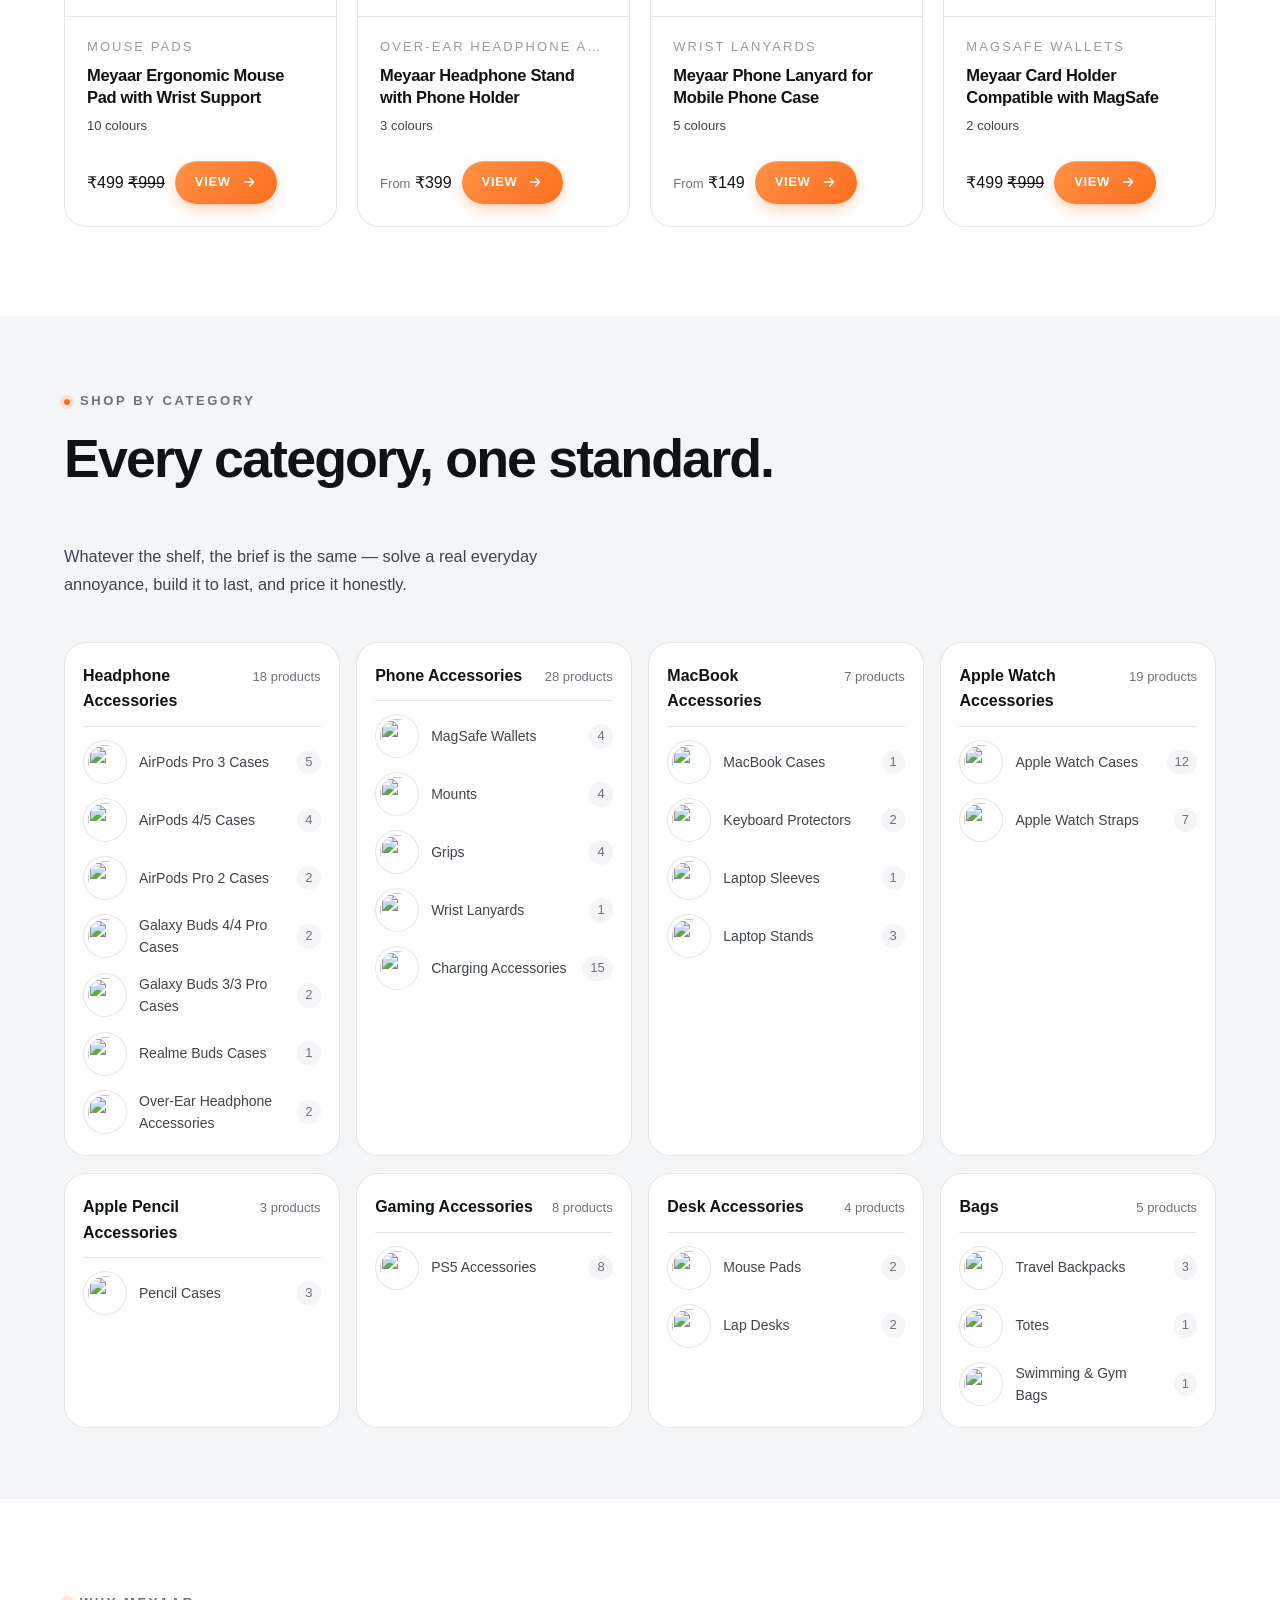
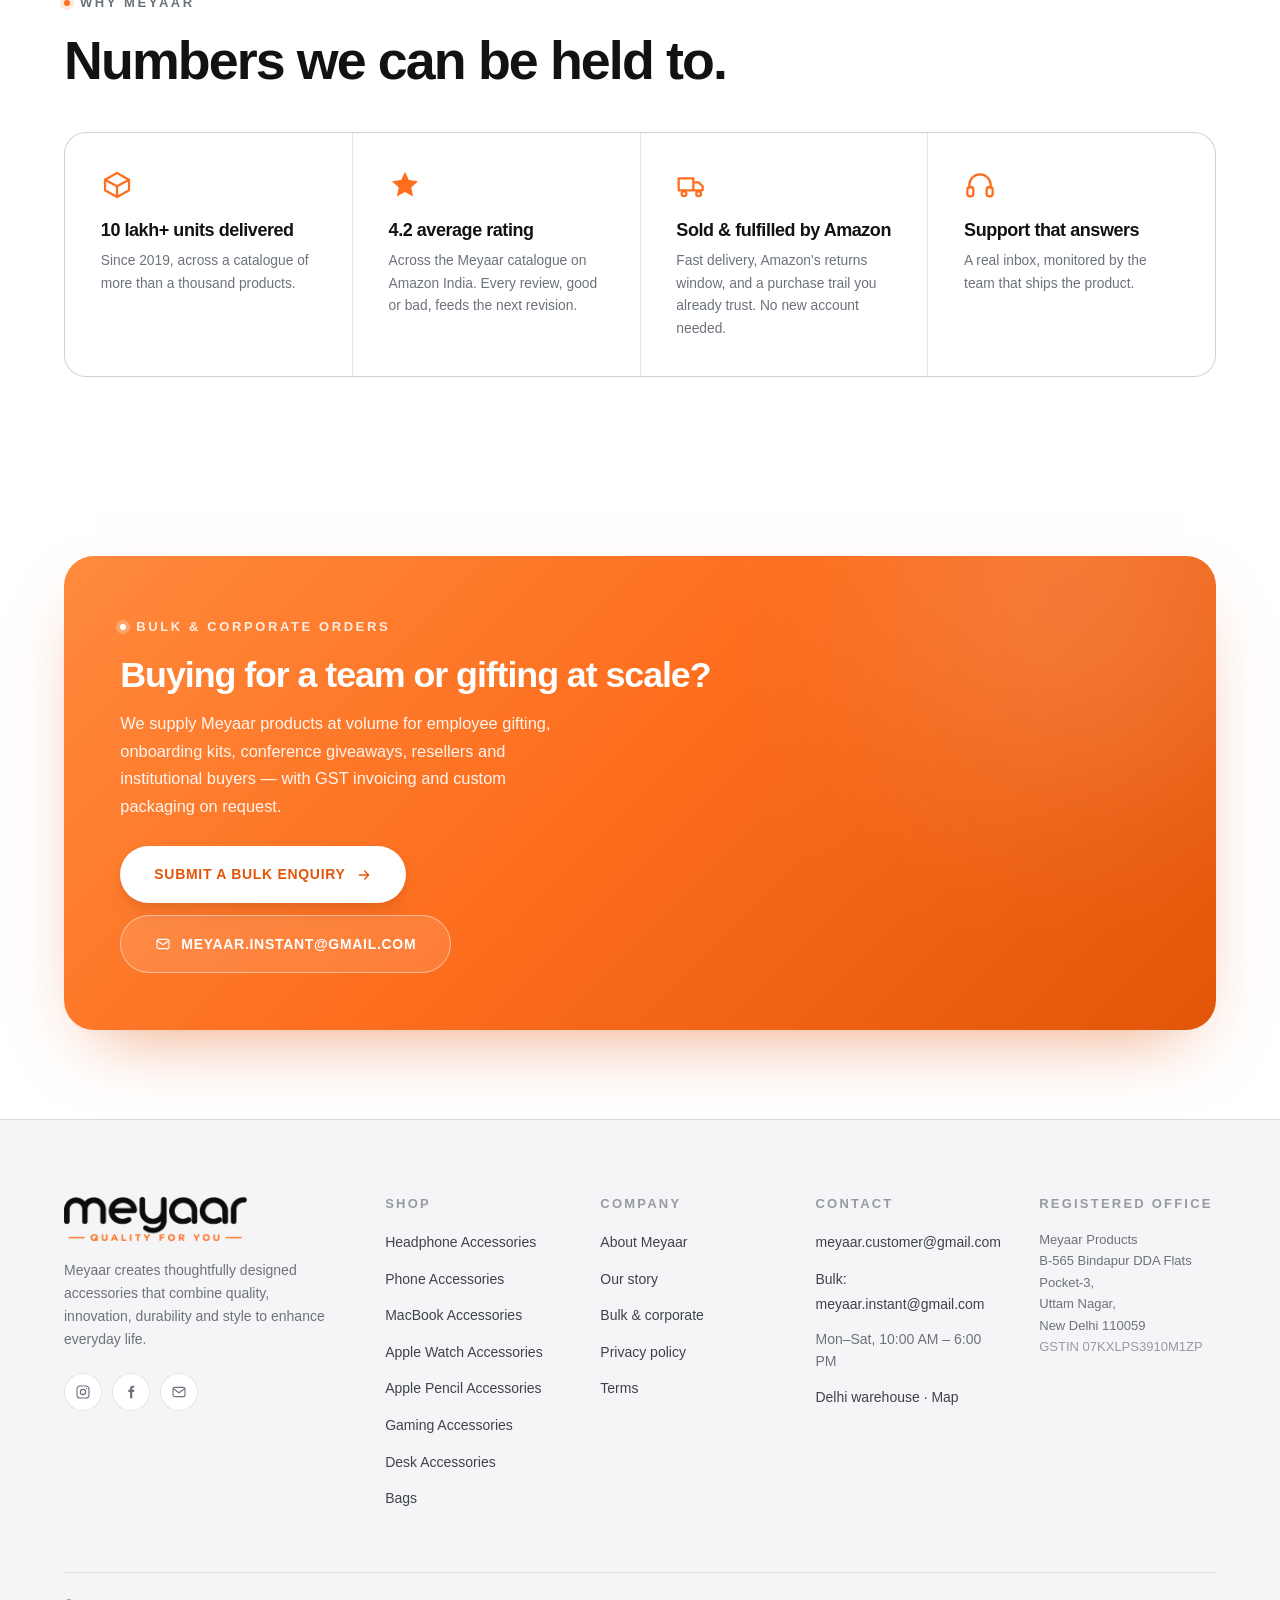
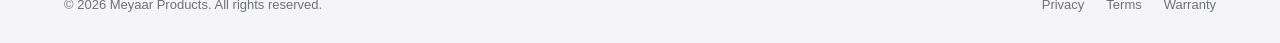
==== commit f1e25324: "Round 2: favicon, variation slider, search results page, hero resume, group fixes - Favicon: m-mark " ====
--- a/index.html
+++ b/index.html
@@ -13,7 +13,11 @@
 <meta name="twitter:card" content="summary_large_image">
 <link rel="canonical" href="https://meyaar.in/">
 <meta property="og:url" content="https://meyaar.in/">
-<link rel="icon" href="logo.png">
+<link rel="icon" href="/favicon.ico" sizes="any">
+<link rel="icon" type="image/png" sizes="32x32" href="/favicon-32.png">
+<link rel="icon" type="image/png" sizes="512x512" href="/favicon-512.png">
+<link rel="apple-touch-icon" href="/apple-touch-icon.png">
+<meta name="theme-color" content="#FD6E1E">
 <link rel="preconnect" href="https://fonts.googleapis.com">
 <link rel="preconnect" href="https://fonts.gstatic.com" crossorigin>
 <link href="https://fonts.googleapis.com/css2?family=Sora:wght@300;400;500;600;700;800&family=Inter:wght@300;400;500;600;700&display=swap" rel="stylesheet">
--- a/style.css
+++ b/style.css
@@ -811,3 +811,70 @@
 }
 @media (max-width:430px){ .pdp__head .h-md{ font-size:18px; } }
 @media (max-width:979px){ .pdp__head .eyebrow::before{ display:none; } }
+
+/* ============================================================
+   Round 2 — variation slider, search results page, colour / price filters
+   ============================================================ */
+/* product page: the variation slider sits above the price / buy button (right column on desktop) and,
+   on phones, directly under the gallery */
+.pdp__head > .variants{ margin:4px 0 18px; min-width:0; }
+.pdp__head > .variants:empty{ display:none; }
+@media (max-width:980px){
+  .pdp{ display:flex; flex-direction:column; align-items:stretch; gap:0; }
+  .pdp > *, .pdp__head > *{ min-width:0; max-width:100%; }
+  .pdp__gallery{ margin-bottom:18px; }
+  .pdp__head{ display:contents; }
+  .pdp__head > *{ order:2; }
+  .pdp__head > .variants{ order:1; margin:0 0 14px; }
+}
+.opt__sep{ color:var(--muted-2); letter-spacing:0; }
+
+/* one horizontal row of photo tiles, never wraps */
+.vs{ position:relative; }
+.vs__track{ display:flex; flex-wrap:nowrap; gap:12px; overflow-x:auto; overflow-y:hidden; scroll-snap-type:x mandatory;
+  scrollbar-width:none; -ms-overflow-style:none; padding:4px 2px 6px; overscroll-behavior-x:contain; -webkit-overflow-scrolling:touch; }
+.vs__track::-webkit-scrollbar{ display:none; }
+.vt{ --t:88px; flex:0 0 var(--t); width:var(--t); scroll-snap-align:start; display:flex; flex-direction:column; gap:7px;
+  padding:0; border:0; background:none; cursor:pointer; text-align:center; color:var(--ink); font:inherit; }
+@media (min-width:900px){ .vt{ --t:104px; } }
+.vt__img{ display:block; width:var(--t); height:var(--t); border-radius:var(--r-md); background:#fff; border:1px solid var(--line);
+  padding:6px; overflow:hidden; transition:box-shadow .2s, transform .2s, border-color .2s; }
+.vt__img img{ width:100%; height:100%; object-fit:contain; display:block; }
+.vt__name{ display:block; font-size:13px; line-height:1.3; white-space:nowrap; overflow:hidden; text-overflow:ellipsis; color:var(--txt-2, var(--ink)); }
+.vt:hover:not(:disabled) .vt__img{ border-color:var(--line-2); }
+.vt.sel .vt__img{ border-color:#FD6E1E; box-shadow:0 0 0 1px #FD6E1E, 0 8px 18px rgba(17,18,20,.14); transform:translateY(-2px); }
+.vt.sel .vt__name{ color:var(--ink); font-weight:600; }
+.vt.dis{ cursor:not-allowed; }
+.vt.dis .vt__img{ opacity:.38; border-style:dashed; }
+.vt.dis .vt__name{ color:var(--muted-2); text-decoration:line-through; }
+.vt:focus-visible{ outline:none; }
+.vt:focus-visible .vt__img{ outline:2px solid var(--accent); outline-offset:2px; }
+.vs__arrow{ position:absolute; top:calc(4px + var(--ta, 104px) / 2); transform:translateY(-50%); z-index:2; width:40px; height:40px;
+  border-radius:50%; border:1px solid var(--line-2); background:#fff; color:var(--ink); display:grid; place-items:center; cursor:pointer;
+  box-shadow:0 4px 14px rgba(17,18,20,.12); }
+.vs__arrow svg{ width:16px; height:16px; }
+.vs__arrow--prev{ left:-14px; } .vs__arrow--next{ right:-14px; }
+.vs__arrow:disabled{ opacity:0; pointer-events:none; }
+.vs__arrow[hidden]{ display:none; }
+@media (max-width:899px){ .vs__arrow{ display:none !important; } }   /* phones swipe */
+
+/* listing toolbar extras */
+.cat-sel[hidden]{ display:none; }
+button.filt{ font:inherit; font-size:13px; font-weight:500; background:#fff; color:var(--txt-2, var(--ink)); cursor:pointer; }
+button.filt.on{ background:var(--ink); color:#fff; }
+.filters--sub{ margin-top:-14px; }
+.filters--wrap{ flex-wrap:wrap !important; margin-right:0 !important; }
+.empty .link-arrow{ margin-left:8px; background:none; border:0; font:inherit; color:var(--accent); cursor:pointer; }
+.empty .link-arrow[hidden]{ display:none; }
+
+/* search results page */
+.sp-form{ display:flex; gap:10px; margin-top:20px; max-width:560px; }
+.sp-form input{ flex:1; min-width:0; min-height:46px; padding:0 16px; font:inherit; font-size:15px; color:var(--ink);
+  border:1px solid var(--line-2); border-radius:var(--r-pill); background:#fff; }
+.sp-form input:focus{ outline:2px solid var(--accent); outline-offset:1px; }
+.sp-form .btn{ min-height:46px; }
+
+/* search box: the "See all results" row */
+.sr--all{ border:1px solid var(--line); margin-bottom:6px; }
+.sr--all > svg{ width:20px; height:20px; flex:none; margin:0 14px 0 6px; color:var(--accent); }
+.sr--all .sr__txt b{ color:var(--ink); }
